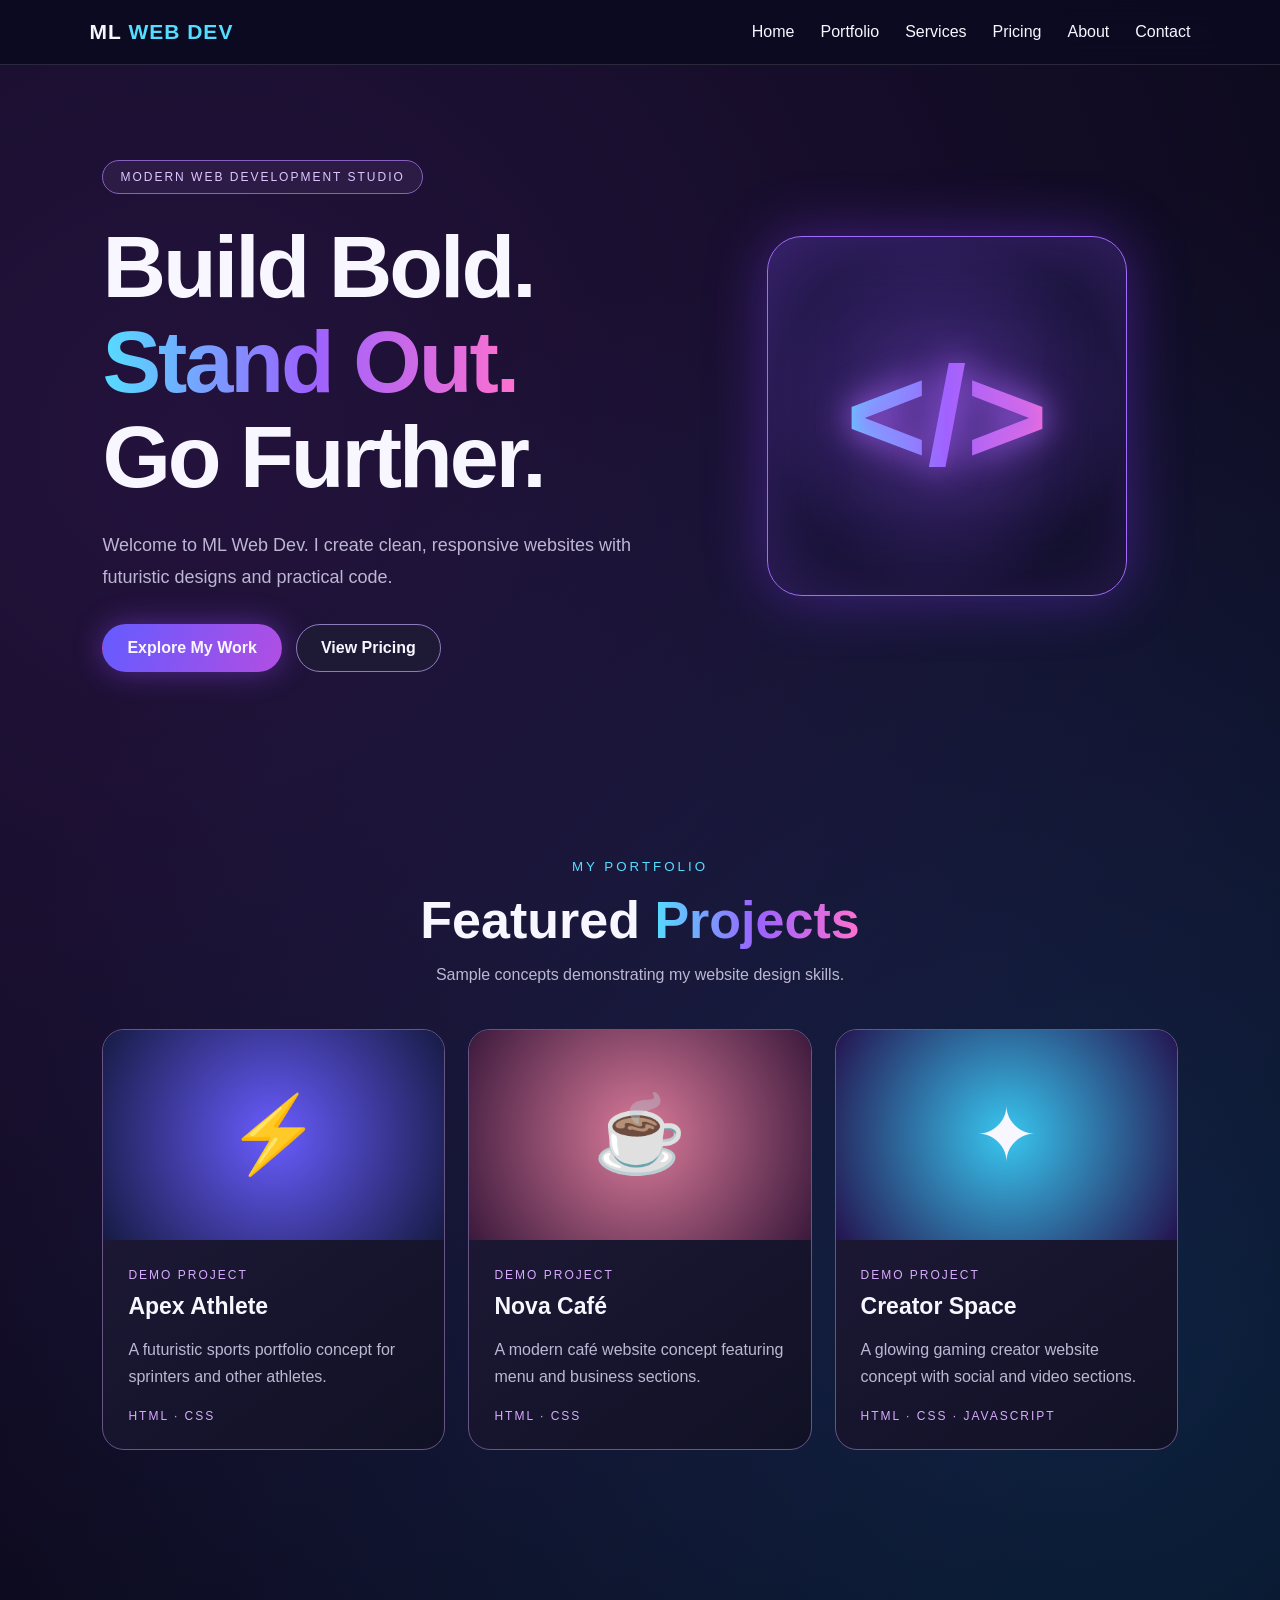
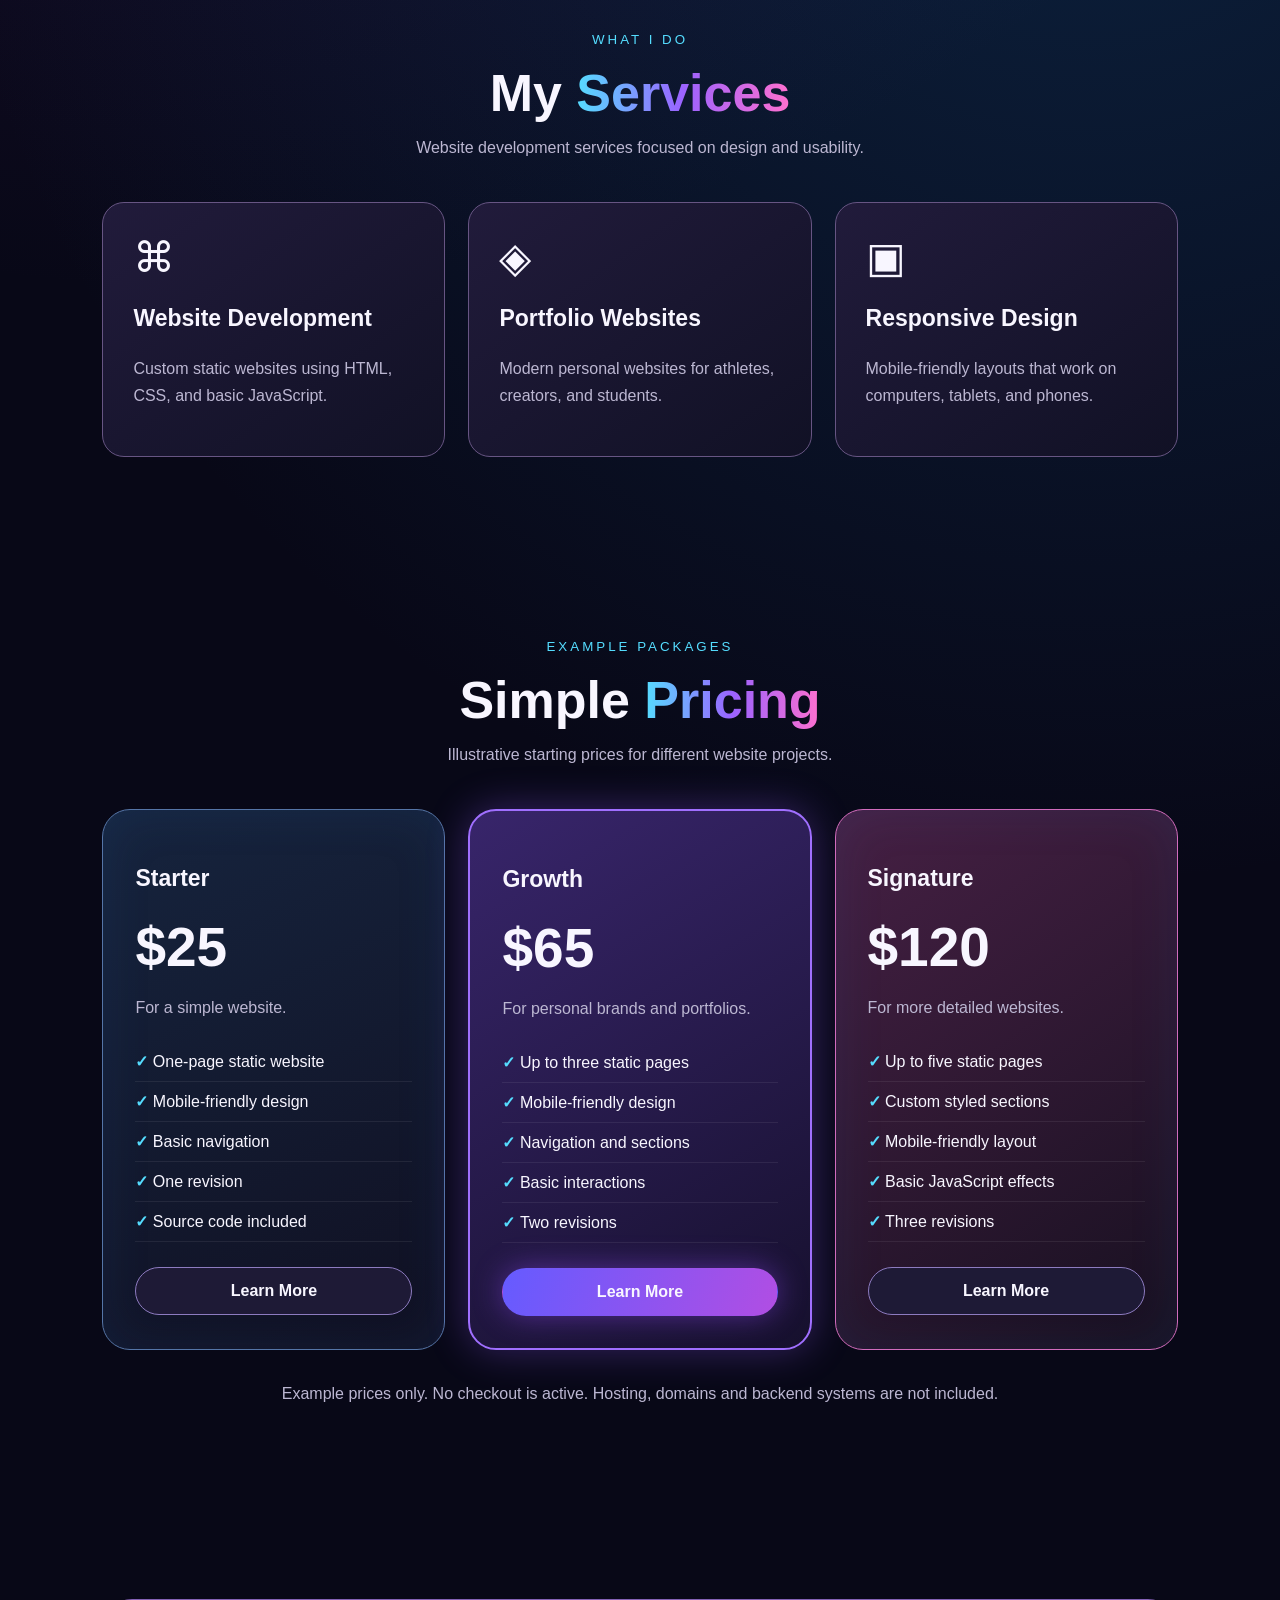
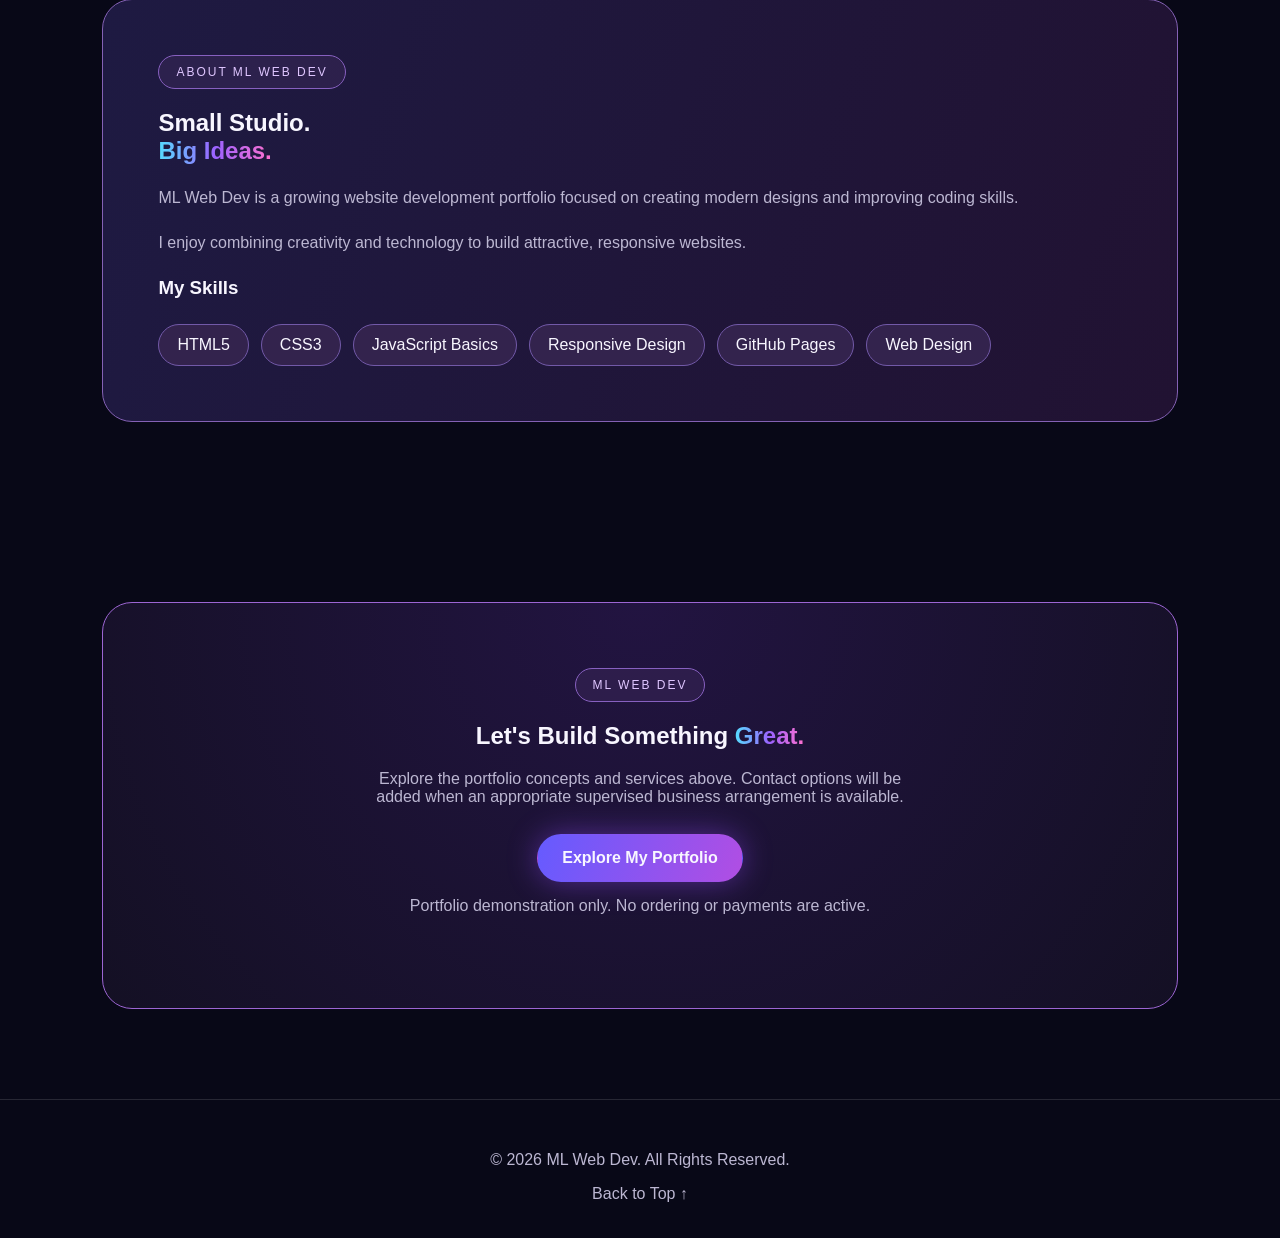
==== index.html @ 635e3c56 "Add initial HTML structure for web studio" ====
<!DOCTYPE html>
<html lang="en">
<head>
<meta charset="UTF-8">
<meta name="viewport" content="width=device-width, initial-scale=1">
<title>ML Web Dev | Web Design Studio</title>

<style>
:root {
  --bg: #080817;
  --panel: #17142e;
  --purple: #9b62ff;
  --blue: #55ddff;
  --pink: #ff70cf;
  --text: #f8f6ff;
  --muted: #bcb7d2;
}

* {
  box-sizing: border-box;
}

html {
  scroll-behavior: smooth;
}

body {
  margin: 0;
  font-family: Arial, sans-serif;
  color: var(--text);
  background:
    radial-gradient(circle at 15% 10%, #51247b60, transparent 35%),
    radial-gradient(circle at 85% 30%, #124c8060, transparent 35%),
    var(--bg);
  overflow-x: hidden;
}

a {
  color: inherit;
  text-decoration: none;
}

button {
  cursor: pointer;
  font: inherit;
}

nav {
  display: flex;
  align-items: center;
  justify-content: space-between;
  padding: 20px 7%;
  background: #0c0a20e8;
  border-bottom: 1px solid #ffffff20;
  position: sticky;
  top: 0;
  z-index: 100;
  backdrop-filter: blur(15px);
}

.logo {
  font-weight: 900;
  font-size: 21px;
  letter-spacing: 1px;
}

.logo span {
  color: var(--blue);
}

.nav-links {
  display: flex;
  align-items: center;
  gap: 26px;
}

.nav-links a {
  transition: color .2s;
}

.nav-links a:hover {
  color: var(--blue);
}

.menu-button {
  display: none;
  background: #231d43;
  border: 1px solid #7962b8;
  border-radius: 8px;
  padding: 10px 15px;
  color: white;
}

.hero {
  min-height: 650px;
  display: grid;
  grid-template-columns: 1.2fr 1fr;
  align-items: center;
  gap: 60px;
  padding: 95px 8%;
}

.label {
  display: inline-block;
  color: #dfc6ff;
  border: 1px solid #8760c0;
  background: #49316655;
  border-radius: 30px;
  padding: 9px 17px;
  font-size: 12px;
  letter-spacing: 2px;
  text-transform: uppercase;
}

h1 {
  font-size: clamp(48px, 7vw, 88px);
  line-height: 1.08;
  letter-spacing: -3px;
  margin: 25px 0;
}

.gradient {
  background: linear-gradient(
    90deg,
    var(--blue),
    var(--purple),
    var(--pink)
  );
  -webkit-background-clip: text;
  background-clip: text;
  color: transparent;
}

.hero p {
  color: var(--muted);
  font-size: 18px;
  line-height: 1.8;
  max-width: 540px;
}

.buttons {
  display: flex;
  flex-wrap: wrap;
  gap: 14px;
  margin-top: 30px;
}

.btn {
  display: inline-block;
  padding: 14px 24px;
  border-radius: 30px;
  font-weight: bold;
  transition: .25s;
  border: 1px solid transparent;
  text-align: center;
}

.btn:hover {
  transform: translateY(-5px);
}

.primary {
  background: linear-gradient(110deg, #655bff, #b14ee3);
  box-shadow: 0 0 30px #964cff70;
}

.secondary {
  border-color: #8d7bc0;
  background: #1e1a36;
}

.code-art {
  width: min(100%, 360px);
  aspect-ratio: 1;
  margin: auto;
  display: grid;
  place-items: center;
  border: 1px solid #a46bff;
  border-radius: 35px;
  background:
    radial-gradient(circle, #653bb4a0, transparent 70%),
    linear-gradient(145deg, #261a51, #0b0c20);
  box-shadow:
    0 0 60px #823afc65,
    inset 0 0 80px #8344dc40;
  animation: float 6s ease-in-out infinite;
}

.code-art span {
  font-size: clamp(75px, 11vw, 140px);
  font-weight: 900;
  text-shadow: 0 0 35px #af65ff;
}

@keyframes float {
  0%, 100% { transform: translateY(0); }
  50% { transform: translateY(-18px); }
}

section {
  padding: 90px 8%;
  scroll-margin-top: 80px;
}

.section-heading {
  text-align: center;
  margin-bottom: 45px;
}

.section-heading small {
  color: var(--blue);
  letter-spacing: 3px;
  text-transform: uppercase;
}

.section-heading h2 {
  font-size: clamp(35px, 5vw, 52px);
  margin: 15px 0;
}

.section-heading p {
  color: var(--muted);
}

.grid {
  display: grid;
  grid-template-columns: repeat(3, 1fr);
  gap: 23px;
}

.card {
  background: linear-gradient(145deg, #211b3b, #111125);
  border: 1px solid #675583;
  border-radius: 22px;
  overflow: hidden;
  transition: .3s;
}

.card:hover {
  transform: translateY(-10px);
  border-color: var(--purple);
  box-shadow: 0 15px 40px #7d45ea30;
}

.project-art {
  height: 210px;
  display: grid;
  place-items: center;
  font-size: 75px;
}

.track {
  background: radial-gradient(circle, #695cff, #151b43);
}

.cafe {
  background: radial-gradient(circle, #db7b9a, #3b193c);
}

.gaming {
  background: radial-gradient(circle, #38c6ef, #24134f);
}

.card-body {
  padding: 25px;
}

.card-body h3 {
  font-size: 23px;
  margin: 10px 0;
}

.card-body p {
  color: var(--muted);
  line-height: 1.7;
}

.tag {
  color: #d8aaff;
  font-size: 12px;
  text-transform: uppercase;
  letter-spacing: 2px;
}

.service {
  padding: 30px;
}

.service-icon {
  font-size: 42px;
}

.service h3 {
  font-size: 23px;
}

.service p {
  color: var(--muted);
  line-height: 1.7;
}

.price-card {
  background: linear-gradient(155deg, #16243e, #101022);
  border: 1px solid #5575a7;
  border-radius: 28px;
  padding: 32px;
  box-shadow: inset 0 0 50px #2465ad20;
  transition: .3s;
}

.price-card:hover {
  transform: translateY(-8px);
}

.price-card.featured {
  background: linear-gradient(150deg, #38256b, #16102d);
  border: 2px solid #a06fff;
  box-shadow: 0 0 40px #925aff55;
}

.price-card.pink {
  background: linear-gradient(145deg, #462044, #171020);
  border-color: #d16cbd;
}

.price-card h3 {
  font-size: 23px;
}

.price {
  font-size: 55px;
  font-weight: 900;
  margin: 20px 0;
}

.price-card p {
  color: var(--muted);
}

.price-card ul {
  list-style: none;
  padding: 0;
  margin: 25px 0;
}

.price-card li {
  padding: 10px 0;
  border-bottom: 1px solid #ffffff12;
}

.price-card li::before {
  content: "✓ ";
  color: var(--blue);
  font-weight: bold;
}

.price-card .btn {
  width: 100%;
}

.about-box {
  background: linear-gradient(110deg, #1e1a42, #211232);
  border: 1px solid #8461b5;
  border-radius: 30px;
  padding: 55px;
}

.about-box p {
  color: var(--muted);
  line-height: 1.8;
}

.skills {
  display: flex;
  flex-wrap: wrap;
  gap: 12px;
  margin-top: 25px;
}

.skills span {
  padding: 11px 18px;
  border-radius: 30px;
  border: 1px solid #7259a8;
  background: #33234d;
}

.contact {
  text-align: center;
  background: radial-gradient(circle at top, #562c9555, #141024);
  border: 1px solid #9c65d3;
  border-radius: 30px;
  padding: 65px 25px;
}

.contact p {
  max-width: 550px;
  margin: 15px auto 28px;
  color: var(--muted);
}

footer {
  text-align: center;
  padding: 35px;
  border-top: 1px solid #ffffff20;
  color: var(--muted);
}

.reveal {
  opacity: 0;
  transform: translateY(30px);
  transition: opacity .7s, transform .7s;
}

.reveal.visible {
  opacity: 1;
  transform: translateY(0);
}

@media (max-width: 850px) {
  .hero {
    grid-template-columns: 1fr;
    text-align: center;
  }

  .hero p {
    margin-left: auto;
    margin-right: auto;
  }

  .buttons {
    justify-content: center;
  }

  .grid {
    grid-template-columns: repeat(2, 1fr);
  }
}

@media (max-width: 600px) {
  nav {
    padding: 18px 5%;
  }

  .menu-button {
    display: block;
  }

  .nav-links {
    display: none;
    position: absolute;
    top: 65px;
    left: 0;
    right: 0;
    padding: 20px;
    background: #11102b;
    flex-direction: column;
  }

  .nav-links.open {
    display: flex;
  }

  .hero {
    padding: 65px 6%;
  }

  .grid {
    grid-template-columns: 1fr;
  }

  section {
    padding: 65px 6%;
  }

  .about-box {
    padding: 30px;
  }

  h1 {
    letter-spacing: -2px;
  }
}

@media (prefers-reduced-motion: reduce) {
  html { scroll-behavior: auto; }

  *, *::before, *::after {
    animation: none !important;
    transition: none !important;
  }

  .reveal {
    opacity: 1;
    transform: none;
  }
}
</style>
</head>

<body>

<nav>
  <a href="#home" class="logo">
    ML <span>WEB DEV</span>
  </a>

  <button class="menu-button"
          id="menuButton"
          aria-expanded="false"
          aria-controls="navLinks">
    ☰ Menu
  </button>

  <div class="nav-links" id="navLinks">
    <a href="#home">Home</a>
    <a href="#portfolio">Portfolio</a>
    <a href="#services">Services</a>
    <a href="#pricing">Pricing</a>
    <a href="#about">About</a>
    <a href="#contact">Contact</a>
  </div>
</nav>

<main>

<!-- HOMEPAGE -->
<section class="hero" id="home">
  <div>
    <span class="label">
      Modern Web Development Studio
    </span>

    <h1>
      Build Bold.<br>
      <span class="gradient">Stand Out.</span><br>
      Go Further.
    </h1>

    <p>
      Welcome to ML Web Dev. I create clean,
      responsive websites with futuristic
      designs and practical code.
    </p>

    <div class="buttons">
      <a href="#portfolio" class="btn primary">
        Explore My Work
      </a>

      <a href="#pricing" class="btn secondary">
        View Pricing
      </a>
    </div>
  </div>

  <div class="code-art">
    <span class="gradient">&lt;/&gt;</span>
  </div>
</section>

<!-- PORTFOLIO -->
<section id="portfolio">
  <div class="section-heading reveal">
    <small>My Portfolio</small>
    <h2>Featured <span class="gradient">Projects</span></h2>
    <p>
      Sample concepts demonstrating
      my website design skills.
    </p>
  </div>

  <div class="grid">

    <article class="card reveal">
      <div class="project-art track">⚡</div>
      <div class="card-body">
        <span class="tag">Demo Project</span>
        <h3>Apex Athlete</h3>
        <p>
          A futuristic sports portfolio concept
          for sprinters and other athletes.
        </p>
        <span class="tag">HTML · CSS</span>
      </div>
    </article>

    <article class="card reveal">
      <div class="project-art cafe">☕</div>
      <div class="card-body">
        <span class="tag">Demo Project</span>
        <h3>Nova Café</h3>
        <p>
          A modern café website concept
          featuring menu and business sections.
        </p>
        <span class="tag">HTML · CSS</span>
      </div>
    </article>

    <article class="card reveal">
      <div class="project-art gaming">✦</div>
      <div class="card-body">
        <span class="tag">Demo Project</span>
        <h3>Creator Space</h3>
        <p>
          A glowing gaming creator website concept
          with social and video sections.
        </p>
        <span class="tag">
          HTML · CSS · JavaScript
        </span>
      </div>
    </article>

  </div>
</section>

<!-- SERVICES -->
<section id="services">
  <div class="section-heading reveal">
    <small>What I Do</small>
    <h2>My <span class="gradient">Services</span></h2>
    <p>
      Website development services
      focused on design and usability.
    </p>
  </div>

  <div class="grid">

    <article class="card service reveal">
      <div class="service-icon">⌘</div>
      <h3>Website Development</h3>
      <p>
        Custom static websites using
        HTML, CSS, and basic JavaScript.
      </p>
    </article>

    <article class="card service reveal">
      <div class="service-icon">◈</div>
      <h3>Portfolio Websites</h3>
      <p>
        Modern personal websites for
        athletes, creators, and students.
      </p>
    </article>

    <article class="card service reveal">
      <div class="service-icon">▣</div>
      <h3>Responsive Design</h3>
      <p>
        Mobile-friendly layouts that work
        on computers, tablets, and phones.
      </p>
    </article>

  </div>
</section>

<!-- PRICING -->
<section id="pricing">
  <div class="section-heading reveal">
    <small>Example Packages</small>
    <h2>Simple <span class="gradient">Pricing</span></h2>
    <p>
      Illustrative starting prices
      for different website projects.
    </p>
  </div>

  <div class="grid">

    <article class="price-card reveal">
      <h3>Starter</h3>
      <div class="price">$25</div>
      <p>For a simple website.</p>
      <ul>
        <li>One-page static website</li>
        <li>Mobile-friendly design</li>
        <li>Basic navigation</li>
        <li>One revision</li>
        <li>Source code included</li>
      </ul>
      <a href="#contact" class="btn secondary">
        Learn More
      </a>
    </article>

    <article class="price-card featured reveal">
      <h3>Growth</h3>
      <div class="price">$65</div>
      <p>For personal brands and portfolios.</p>
      <ul>
        <li>Up to three static pages</li>
        <li>Mobile-friendly design</li>
        <li>Navigation and sections</li>
        <li>Basic interactions</li>
        <li>Two revisions</li>
      </ul>
      <a href="#contact" class="btn primary">
        Learn More
      </a>
    </article>

    <article class="price-card pink reveal">
      <h3>Signature</h3>
      <div class="price">$120</div>
      <p>For more detailed websites.</p>
      <ul>
        <li>Up to five static pages</li>
        <li>Custom styled sections</li>
        <li>Mobile-friendly layout</li>
        <li>Basic JavaScript effects</li>
        <li>Three revisions</li>
      </ul>
      <a href="#contact" class="btn secondary">
        Learn More
      </a>
    </article>

  </div>

  <p style="text-align:center;color:#bcb7d2;margin-top:35px">
    Example prices only. No checkout is active.
    Hosting, domains and backend systems
    are not included.
  </p>
</section>

<!-- ABOUT -->
<section id="about">
  <div class="about-box reveal">
    <small class="label">About ML Web Dev</small>

    <h2>
      Small Studio.<br>
      <span class="gradient">Big Ideas.</span>
    </h2>

    <p>
      ML Web Dev is a growing website development
      portfolio focused on creating modern designs
      and improving coding skills.
    </p>

    <p>
      I enjoy combining creativity and technology
      to build attractive, responsive websites.
    </p>

    <h3>My Skills</h3>

    <div class="skills">
      <span>HTML5</span>
      <span>CSS3</span>
      <span>JavaScript Basics</span>
      <span>Responsive Design</span>
      <span>GitHub Pages</span>
      <span>Web Design</span>
    </div>
  </div>
</section>

<!-- CONTACT -->
<section id="contact">
  <div class="contact reveal">
    <small class="label">ML Web Dev</small>

    <h2>
      Let's Build Something
      <span class="gradient">Great.</span>
    </h2>

    <p>
      Explore the portfolio concepts and
      services above. Contact options will
      be added when an appropriate supervised
      business arrangement is available.
    </p>

    <a href="#portfolio" class="btn primary">
      Explore My Portfolio
    </a>

    <p>
      Portfolio demonstration only.
      No ordering or payments are active.
    </p>
  </div>
</section>

</main>

<footer>
  <p>
    &copy; <span id="year">2026</span>
    ML Web Dev. All Rights Reserved.
  </p>
  <a href="#home">Back to Top ↑</a>
</footer>

<script>
// MOBILE NAVIGATION
const menuButton =
  document.getElementById("menuButton");

const navLinks =
  document.getElementById("navLinks");

menuButton.addEventListener("click", () => {
  const isOpen = navLinks.classList.toggle("open");
  menuButton.setAttribute("aria-expanded", isOpen);
});

navLinks.querySelectorAll("a").forEach(link => {
  link.addEventListener("click", () => {
    navLinks.classList.remove("open");
    menuButton.setAttribute("aria-expanded", "false");
  });
});

// AUTOMATIC COPYRIGHT YEAR
document.getElementById("year").textContent =
  new Date().getFullYear();

// SCROLL ANIMATIONS
const elements = document.querySelectorAll(".reveal");

if ("IntersectionObserver" in window) {
  const observer = new IntersectionObserver(entries => {
    entries.forEach(entry => {
      if (entry.isIntersecting) {
        entry.target.classList.add("visible");
        observer.unobserve(entry.target);
      }
    });
  }, { threshold: 0.1 });

  elements.forEach(element => {
    observer.observe(element);
  });
} else {
  elements.forEach(element => {
    element.classList.add("visible");
  });
}
</script>

</body>
</html>
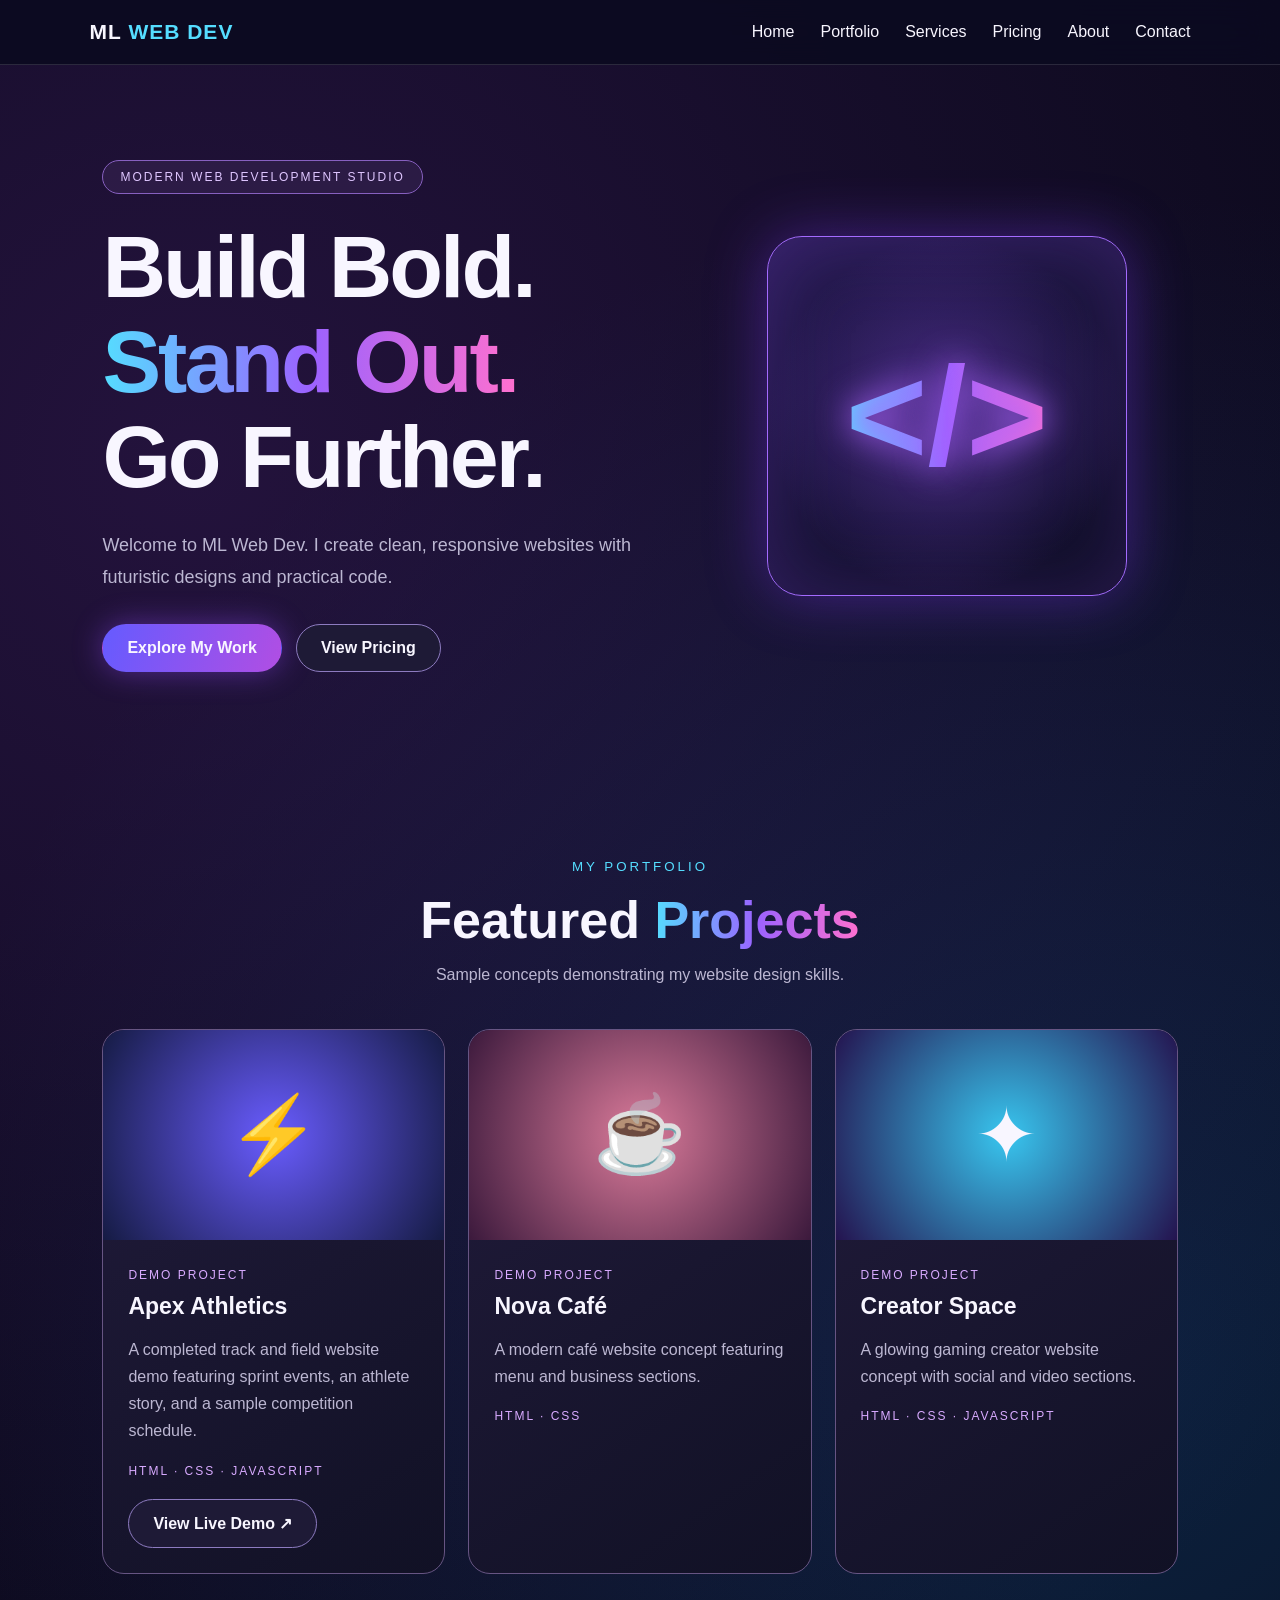
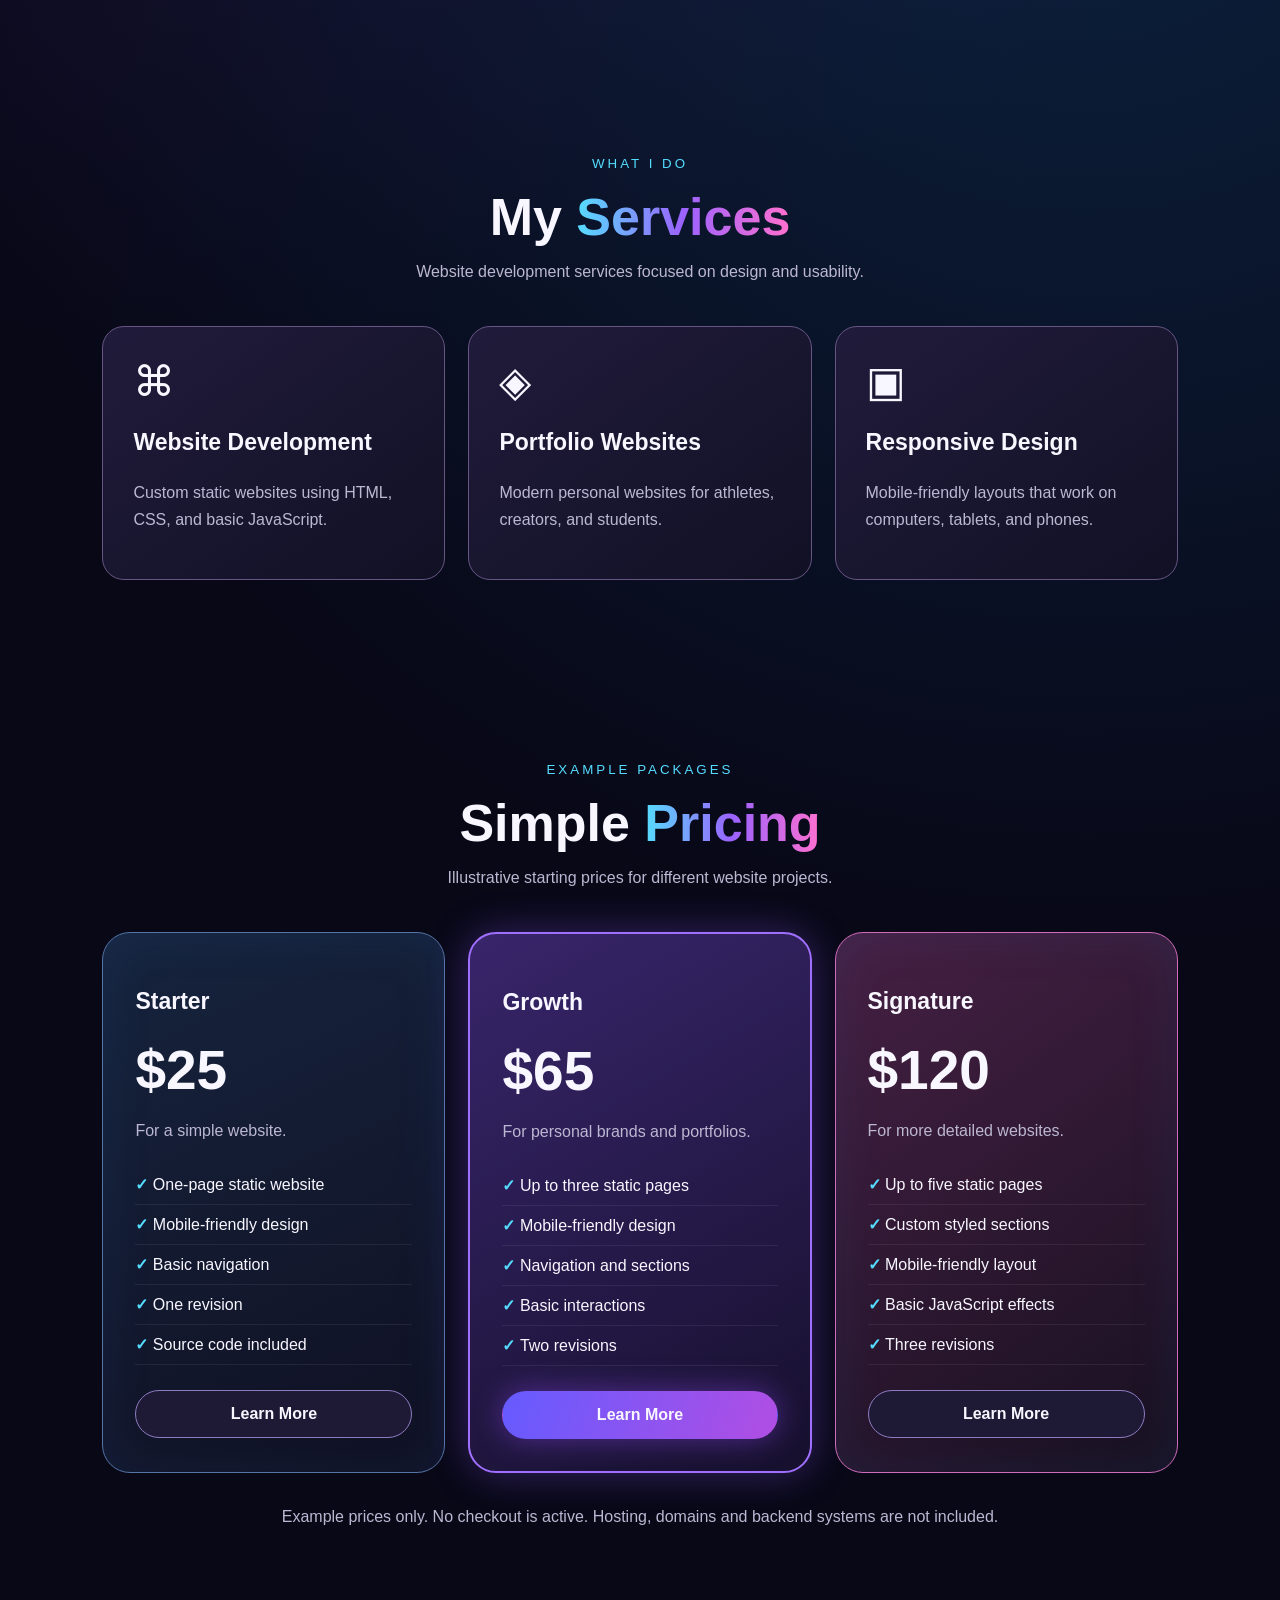
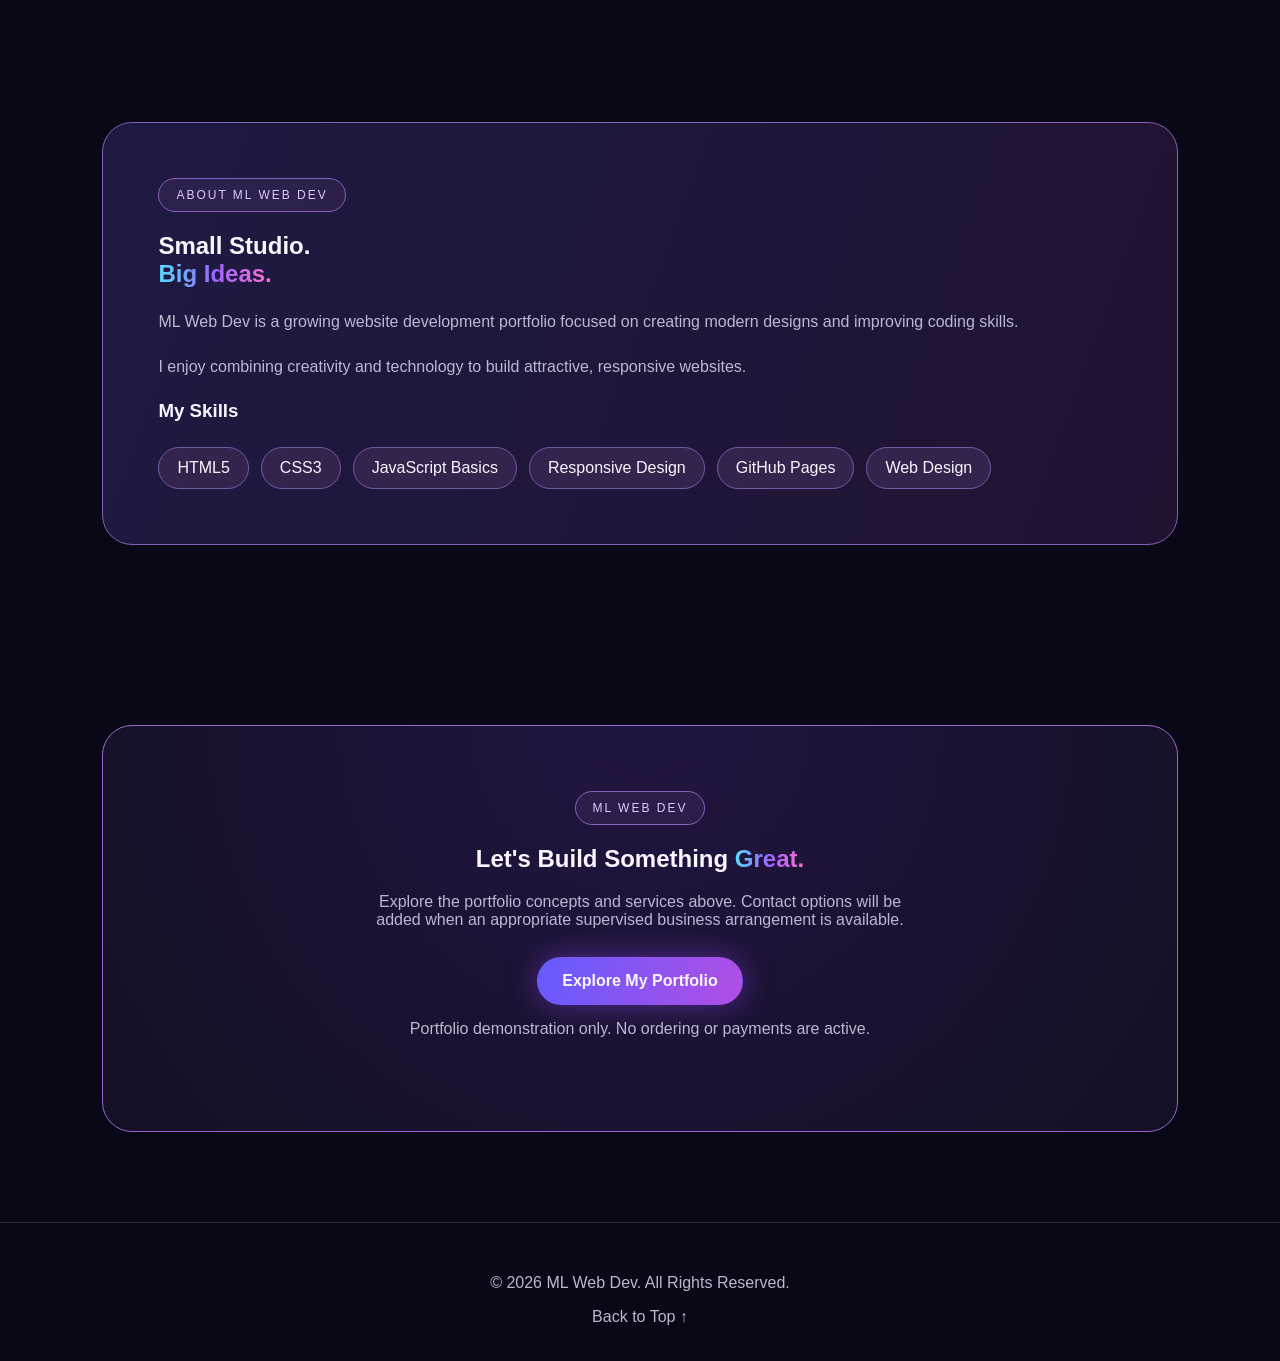
==== commit 6ed80fc9: "Add live Apex Athletics demo link to portfolio" ====
--- a/index.html
+++ b/index.html
@@ -576,12 +576,20 @@
       <div class="project-art track">⚡</div>
       <div class="card-body">
         <span class="tag">Demo Project</span>
-        <h3>Apex Athlete</h3>
+        <h3>Apex Athletics</h3>
         <p>
-          A futuristic sports portfolio concept
-          for sprinters and other athletes.
+          A completed track and field website demo
+          featuring sprint events, an athlete story,
+          and a sample competition schedule.
         </p>
-        <span class="tag">HTML · CSS</span>
+        <span class="tag">HTML · CSS · JavaScript</span>
+        <div style="margin-top: 20px">
+          <a class="btn secondary"
+             href="https://alewismike-ux.github.io/apex-athletics-demo/"
+             target="_blank" rel="noopener noreferrer">
+            View Live Demo ↗
+          </a>
+        </div>
       </div>
     </article>
 
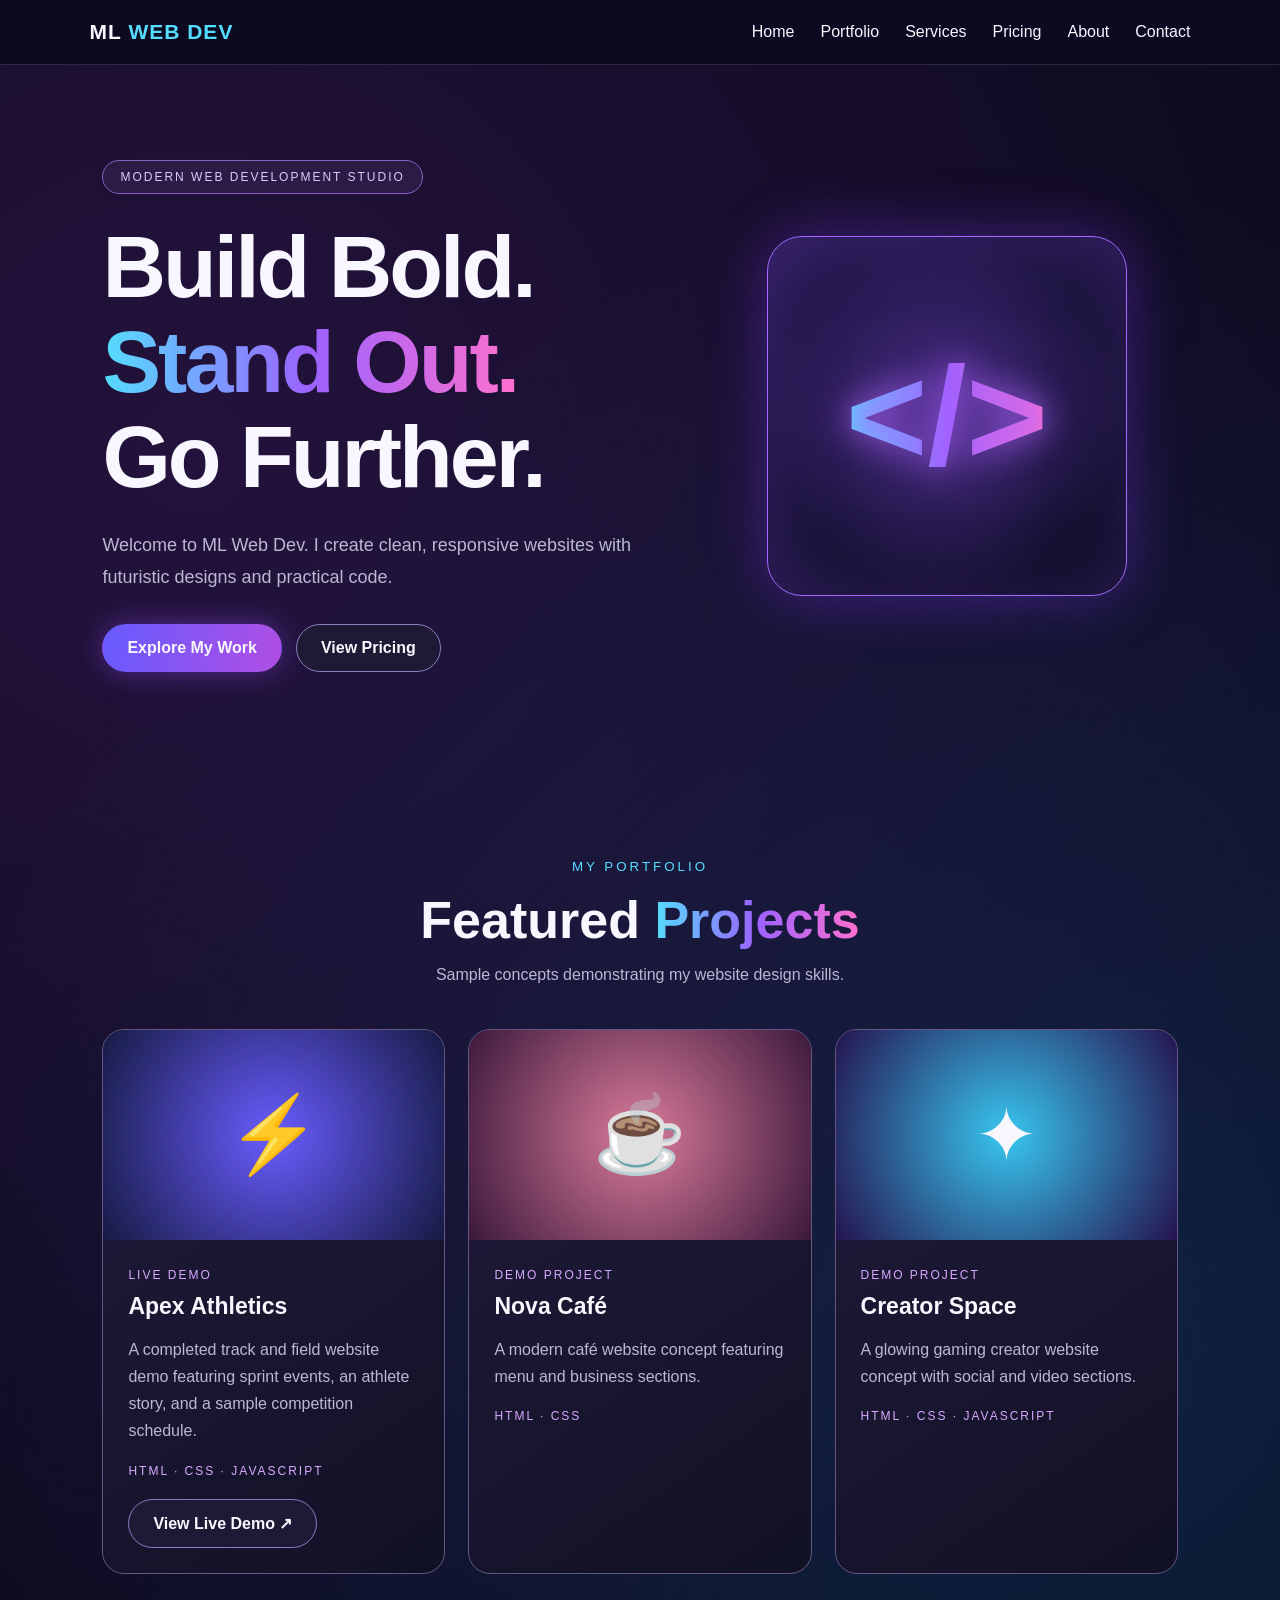
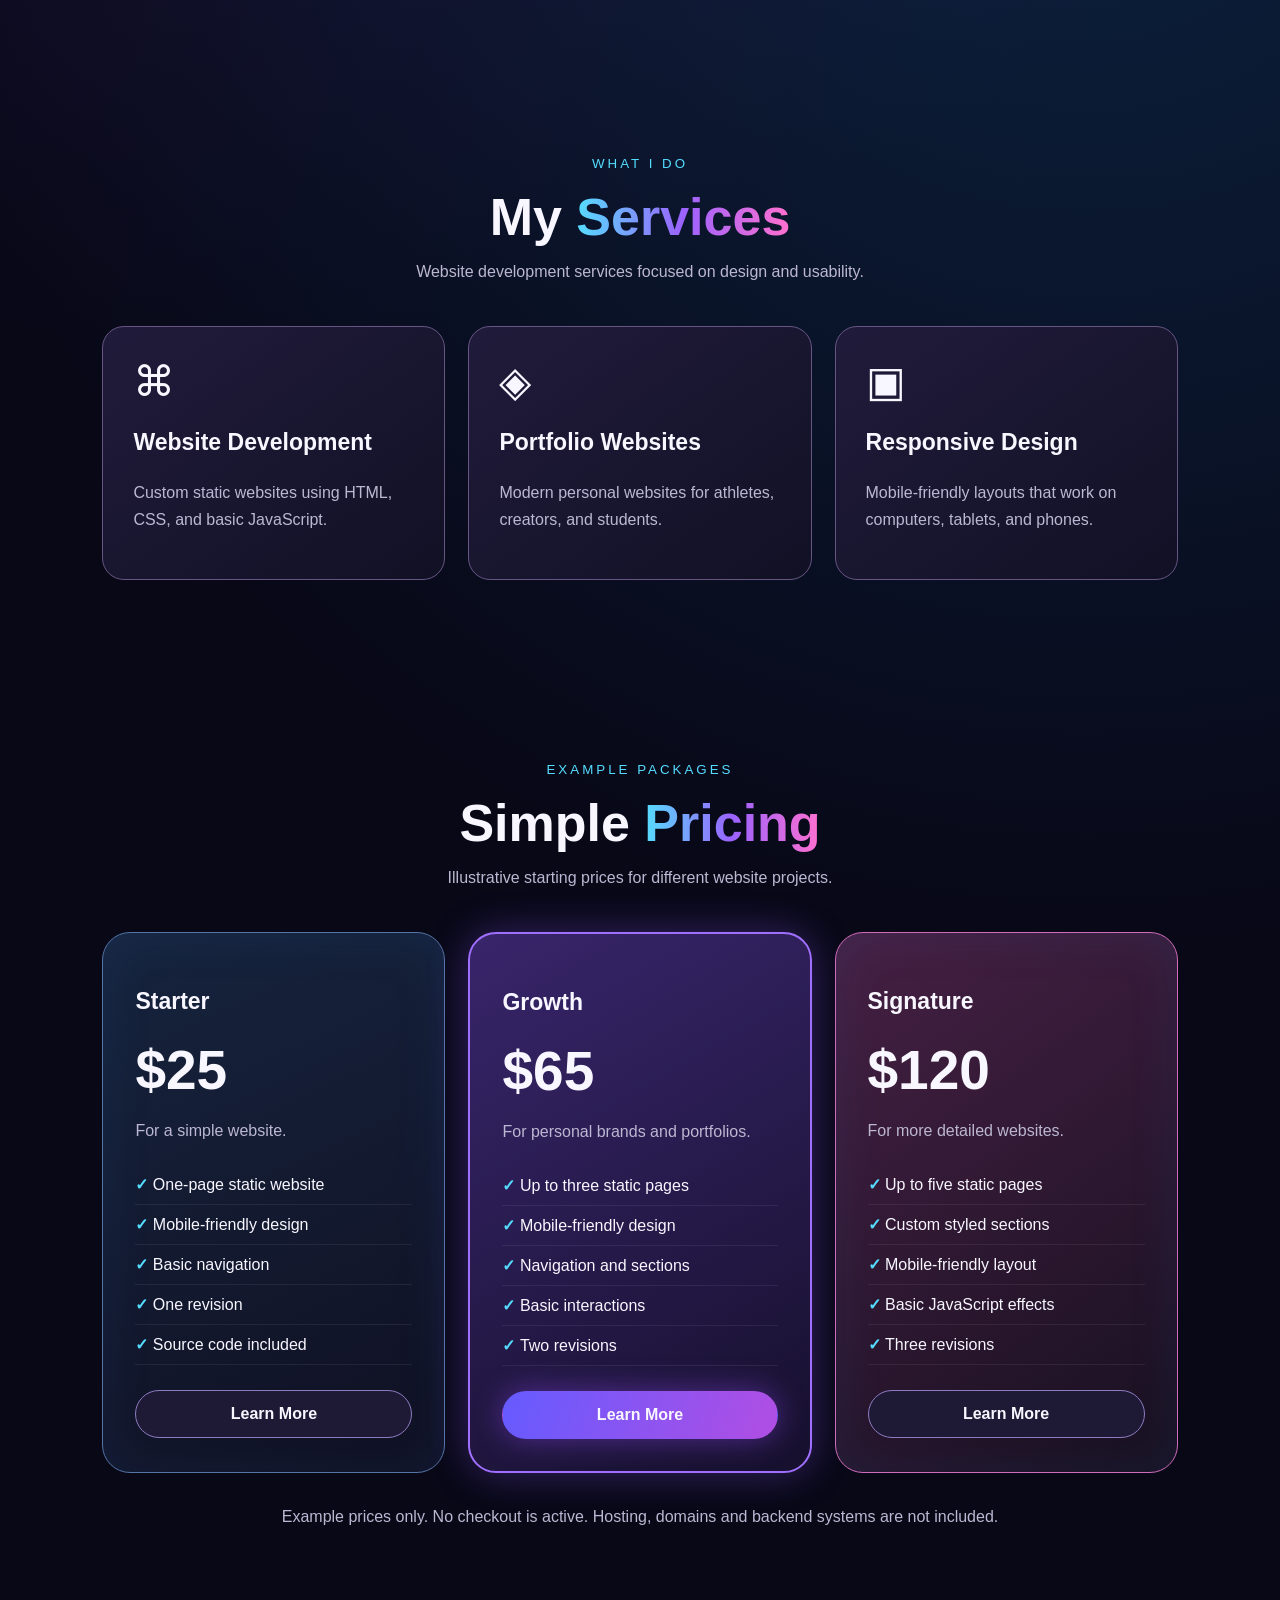
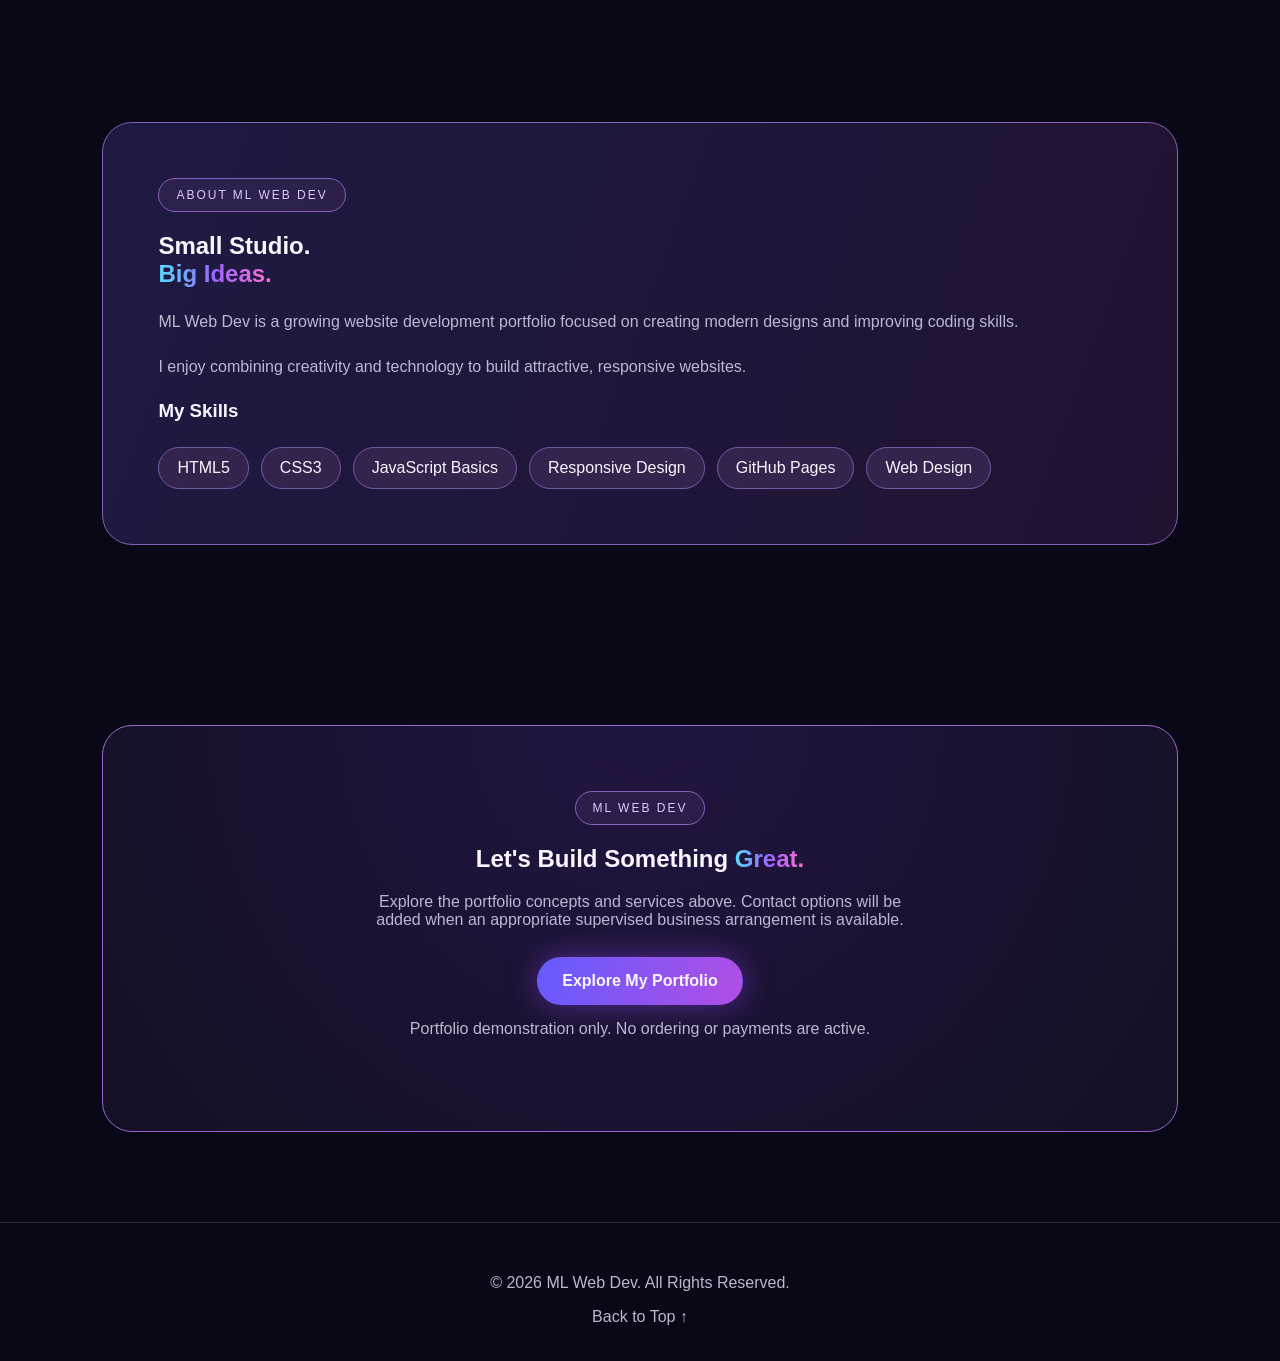
==== commit 7e680b4e: "Make Apex Athletics portfolio card fully clickable" ====
--- a/index.html
+++ b/index.html
@@ -242,6 +242,18 @@
   border-color: var(--purple);
   box-shadow: 0 15px 40px #7d45ea30;
 }
+ 
+a.project-live {
+  display: block;
+  cursor: pointer;
+}
+a.project-live:focus-visible {
+  outline: 3px solid var(--blue);
+  outline-offset: 4px;
+}
+a.project-live .btn {
+  pointer-events: none;
+}
 
 .project-art {
   height: 210px;
@@ -572,10 +584,12 @@
 
   <div class="grid">
 
-    <article class="card reveal">
+    <a class="card reveal project-live"
+       href="https://alewismike-ux.github.io/apex-athletics-demo/"
+       aria-label="Open the live Apex Athletics website demo">
       <div class="project-art track">⚡</div>
       <div class="card-body">
-        <span class="tag">Demo Project</span>
+        <span class="tag">Live Demo</span>
         <h3>Apex Athletics</h3>
         <p>
           A completed track and field website demo
@@ -584,14 +598,10 @@
         </p>
         <span class="tag">HTML · CSS · JavaScript</span>
         <div style="margin-top: 20px">
-          <a class="btn secondary"
-             href="https://alewismike-ux.github.io/apex-athletics-demo/"
-             target="_blank" rel="noopener noreferrer">
-            View Live Demo ↗
-          </a>
+          <span class="btn secondary">View Live Demo ↗</span>
         </div>
       </div>
-    </article>
+    </a>
 
     <article class="card reveal">
       <div class="project-art cafe">☕</div>
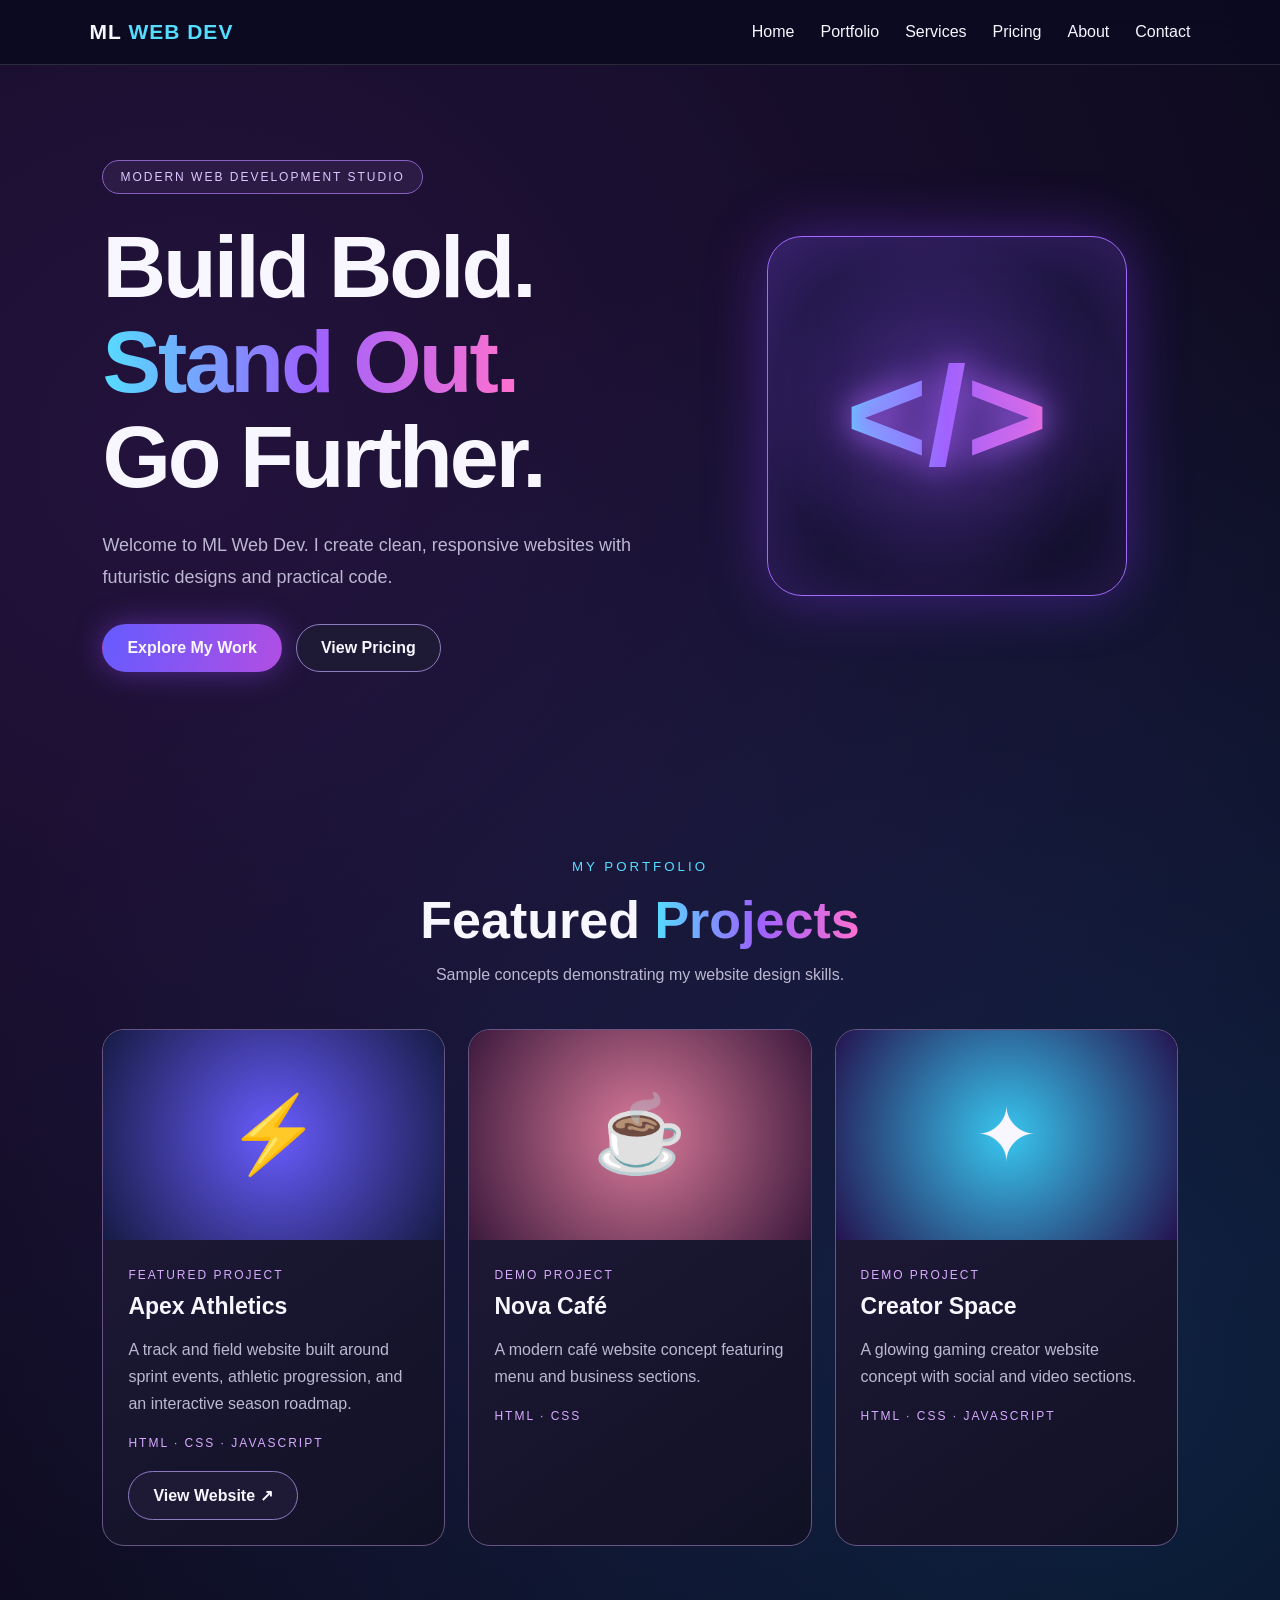
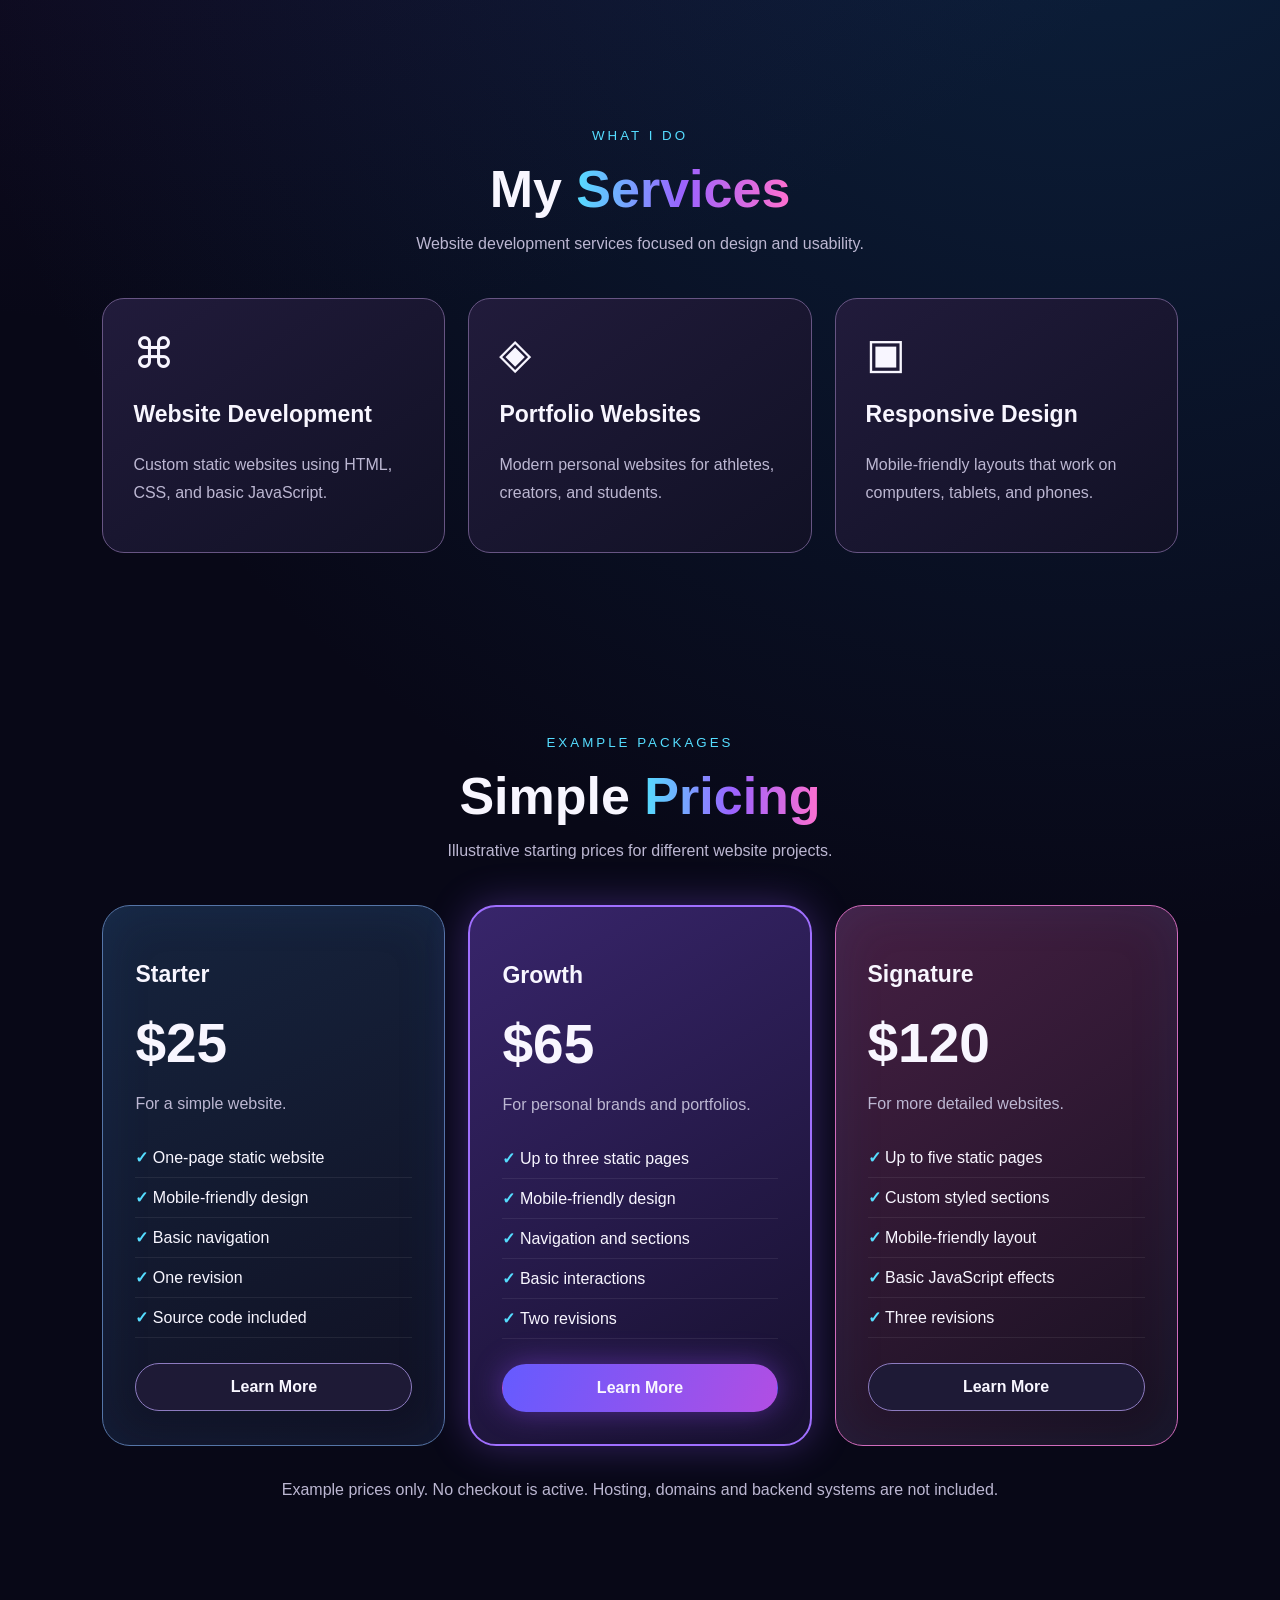
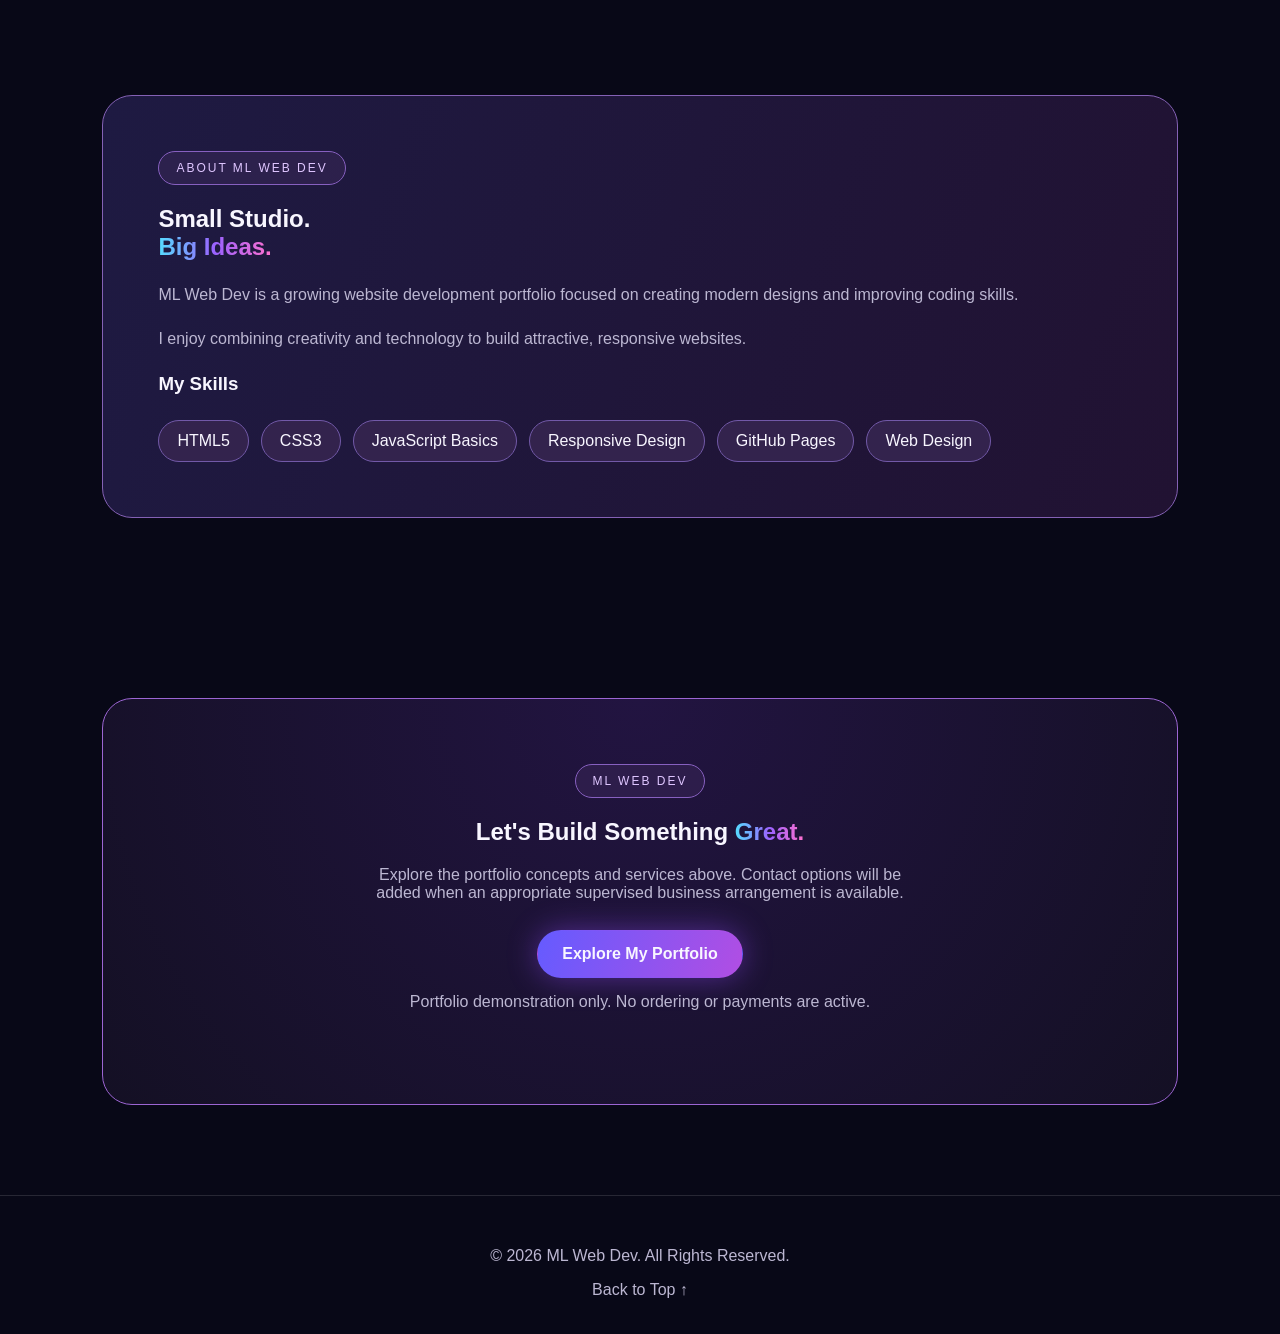
==== commit 3bf51408: "Present Apex Athletics as a featured website project" ====
--- a/index.html
+++ b/index.html
@@ -586,19 +586,19 @@
 
     <a class="card reveal project-live"
        href="https://alewismike-ux.github.io/apex-athletics-demo/"
-       aria-label="Open the live Apex Athletics website demo">
+       aria-label="Open the Apex Athletics website">
       <div class="project-art track">⚡</div>
       <div class="card-body">
-        <span class="tag">Live Demo</span>
+        <span class="tag">Featured Project</span>
         <h3>Apex Athletics</h3>
         <p>
-          A completed track and field website demo
-          featuring sprint events, an athlete story,
-          and a sample competition schedule.
+          A track and field website built around
+          sprint events, athletic progression,
+          and an interactive season roadmap.
         </p>
         <span class="tag">HTML · CSS · JavaScript</span>
         <div style="margin-top: 20px">
-          <span class="btn secondary">View Live Demo ↗</span>
+          <span class="btn secondary">View Website ↗</span>
         </div>
       </div>
     </a>
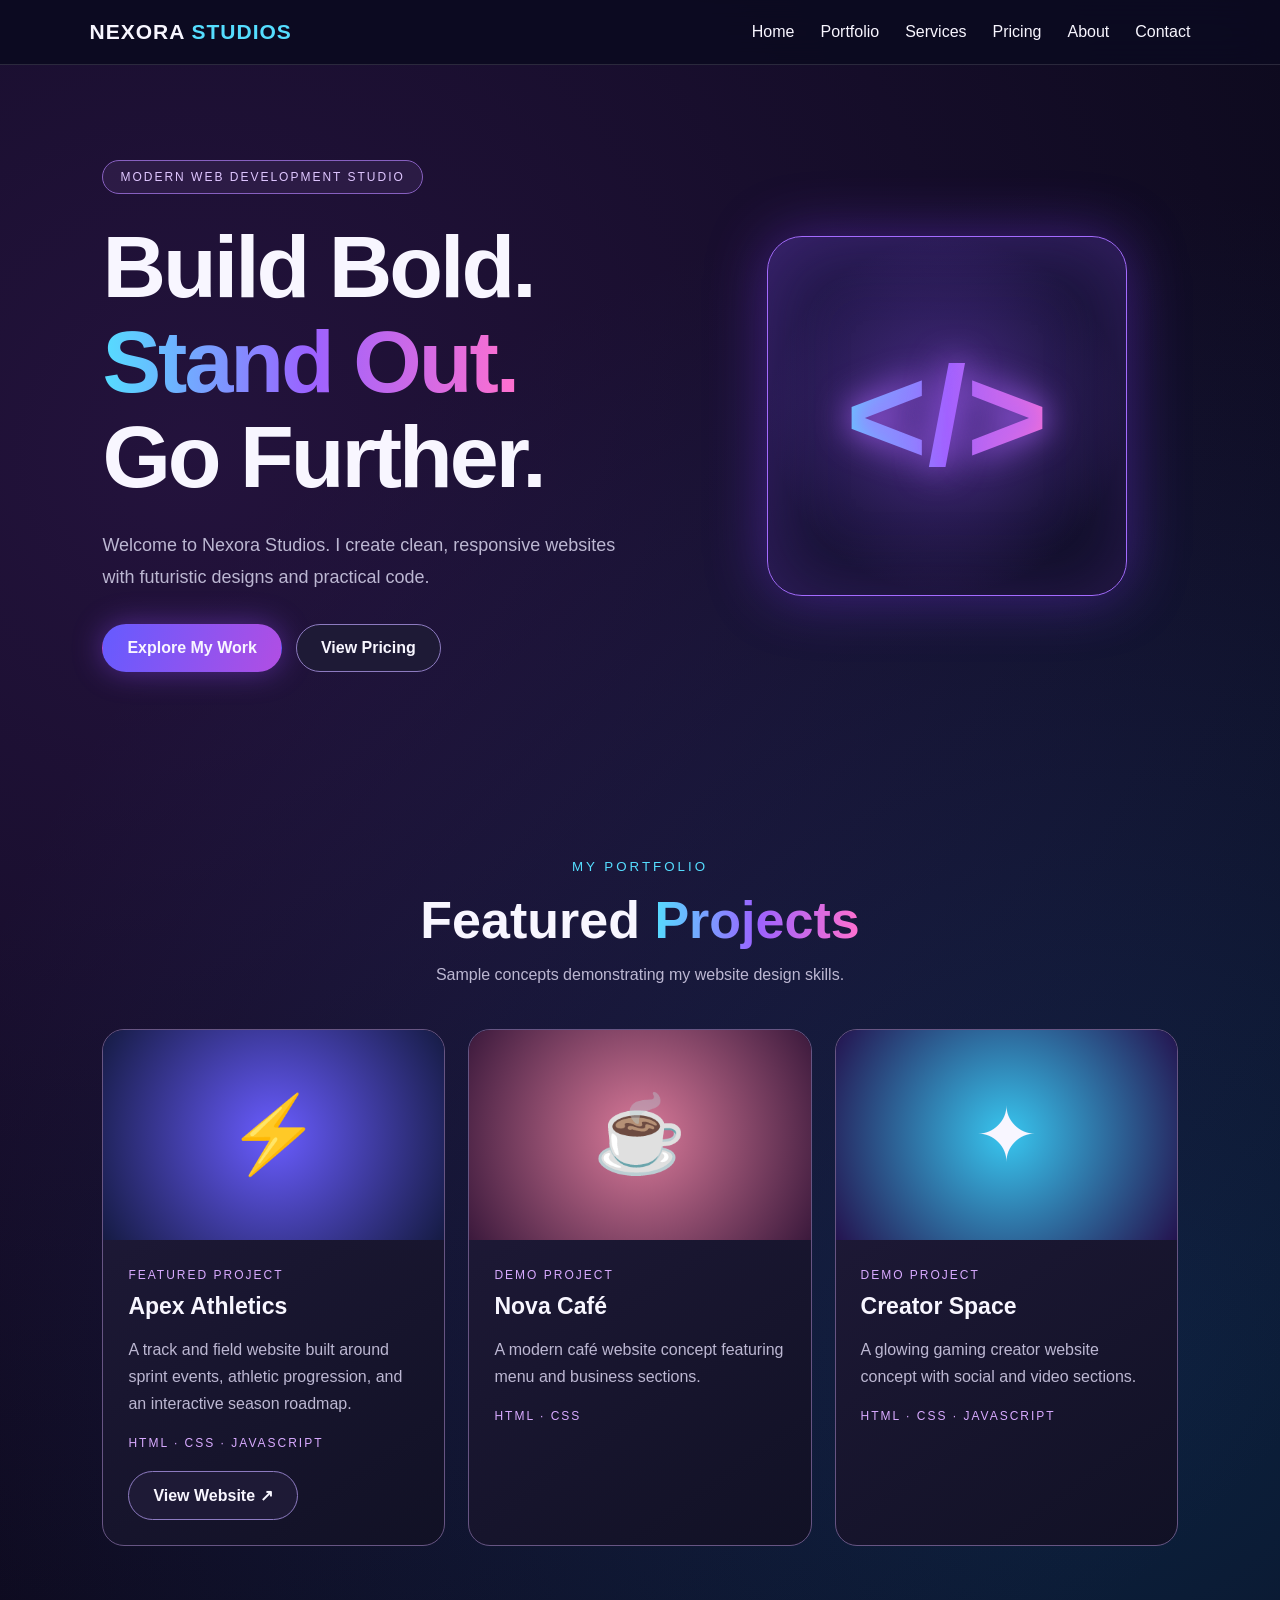
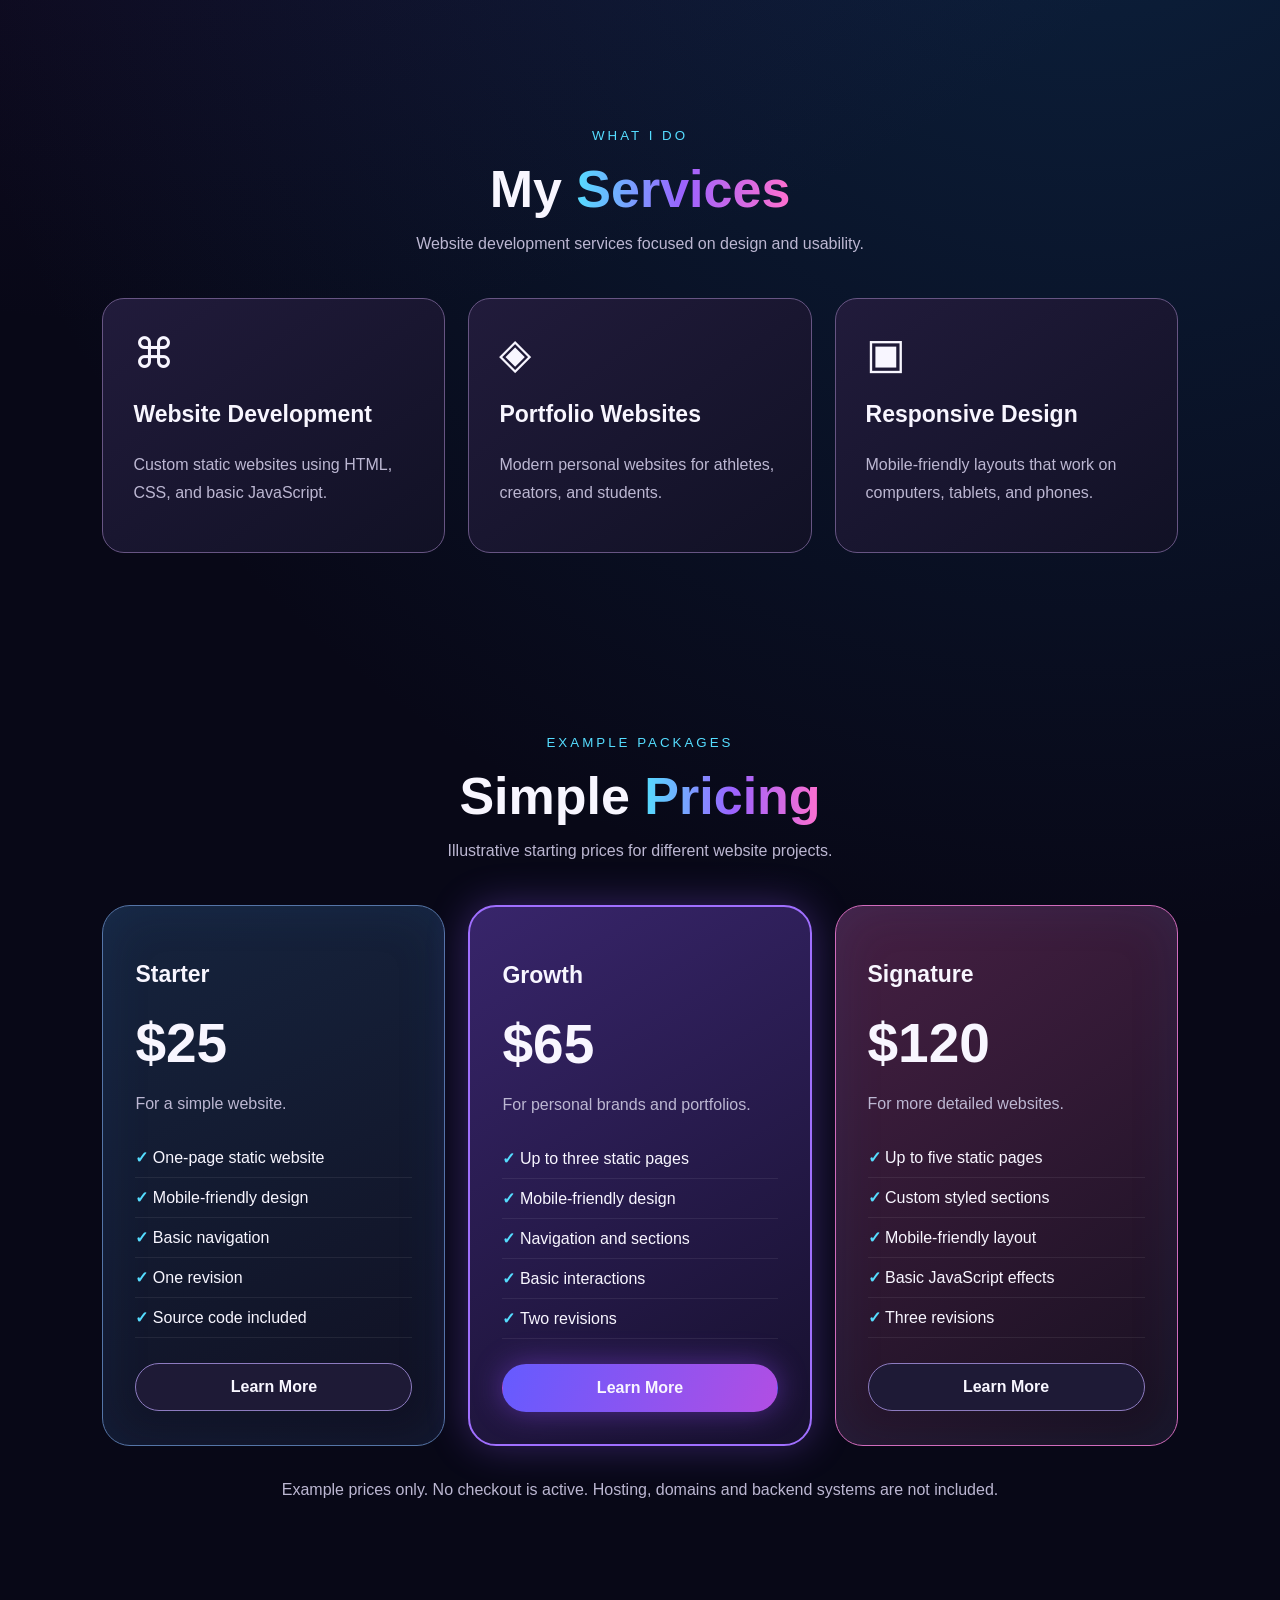
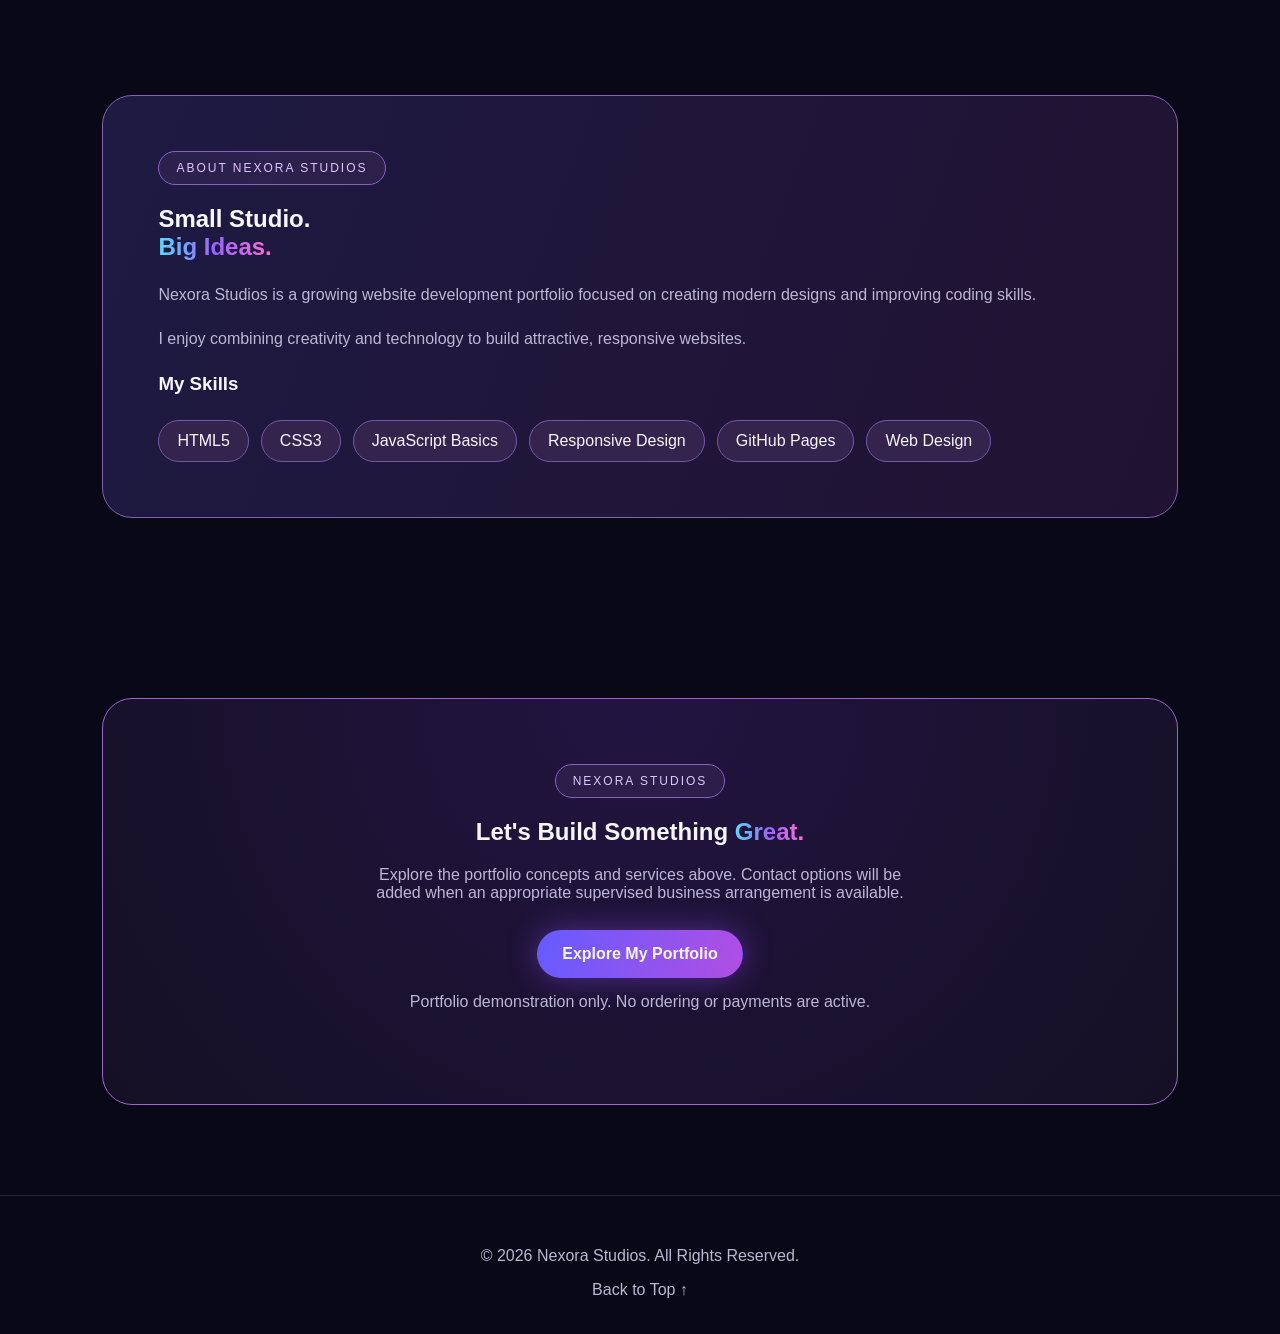
==== commit f11a0a4a: "Rebrand ML Web Dev portfolio as Nexora Studios" ====
--- a/index.html
+++ b/index.html
@@ -4,7 +4,7 @@
 <head>
 <meta charset="UTF-8">
 <meta name="viewport" content="width=device-width, initial-scale=1">
-<title>ML Web Dev | Web Design Studio</title>
+<title>Nexora Studios | Web Design &amp; Development</title>
 
 <style>
 :root {
@@ -514,7 +514,7 @@
 
 <nav>
   <a href="#home" class="logo">
-    ML <span>WEB DEV</span>
+    NEXORA <span>STUDIOS</span>
   </a>
 
   <button class="menu-button"
@@ -550,7 +550,7 @@
     </h1>
 
     <p>
-      Welcome to ML Web Dev. I create clean,
+      Welcome to Nexora Studios. I create clean,
       responsive websites with futuristic
       designs and practical code.
     </p>
@@ -750,7 +750,7 @@
 <!-- ABOUT -->
 <section id="about">
   <div class="about-box reveal">
-    <small class="label">About ML Web Dev</small>
+    <small class="label">About Nexora Studios</small>
 
     <h2>
       Small Studio.<br>
@@ -758,7 +758,7 @@
     </h2>
 
     <p>
-      ML Web Dev is a growing website development
+      Nexora Studios is a growing website development
       portfolio focused on creating modern designs
       and improving coding skills.
     </p>
@@ -784,7 +784,7 @@
 <!-- CONTACT -->
 <section id="contact">
   <div class="contact reveal">
-    <small class="label">ML Web Dev</small>
+    <small class="label">Nexora Studios</small>
 
     <h2>
       Let's Build Something
@@ -814,7 +814,7 @@
 <footer>
   <p>
     &copy; <span id="year">2026</span>
-    ML Web Dev. All Rights Reserved.
+    Nexora Studios. All Rights Reserved.
   </p>
   <a href="#home">Back to Top ↑</a>
 </footer>
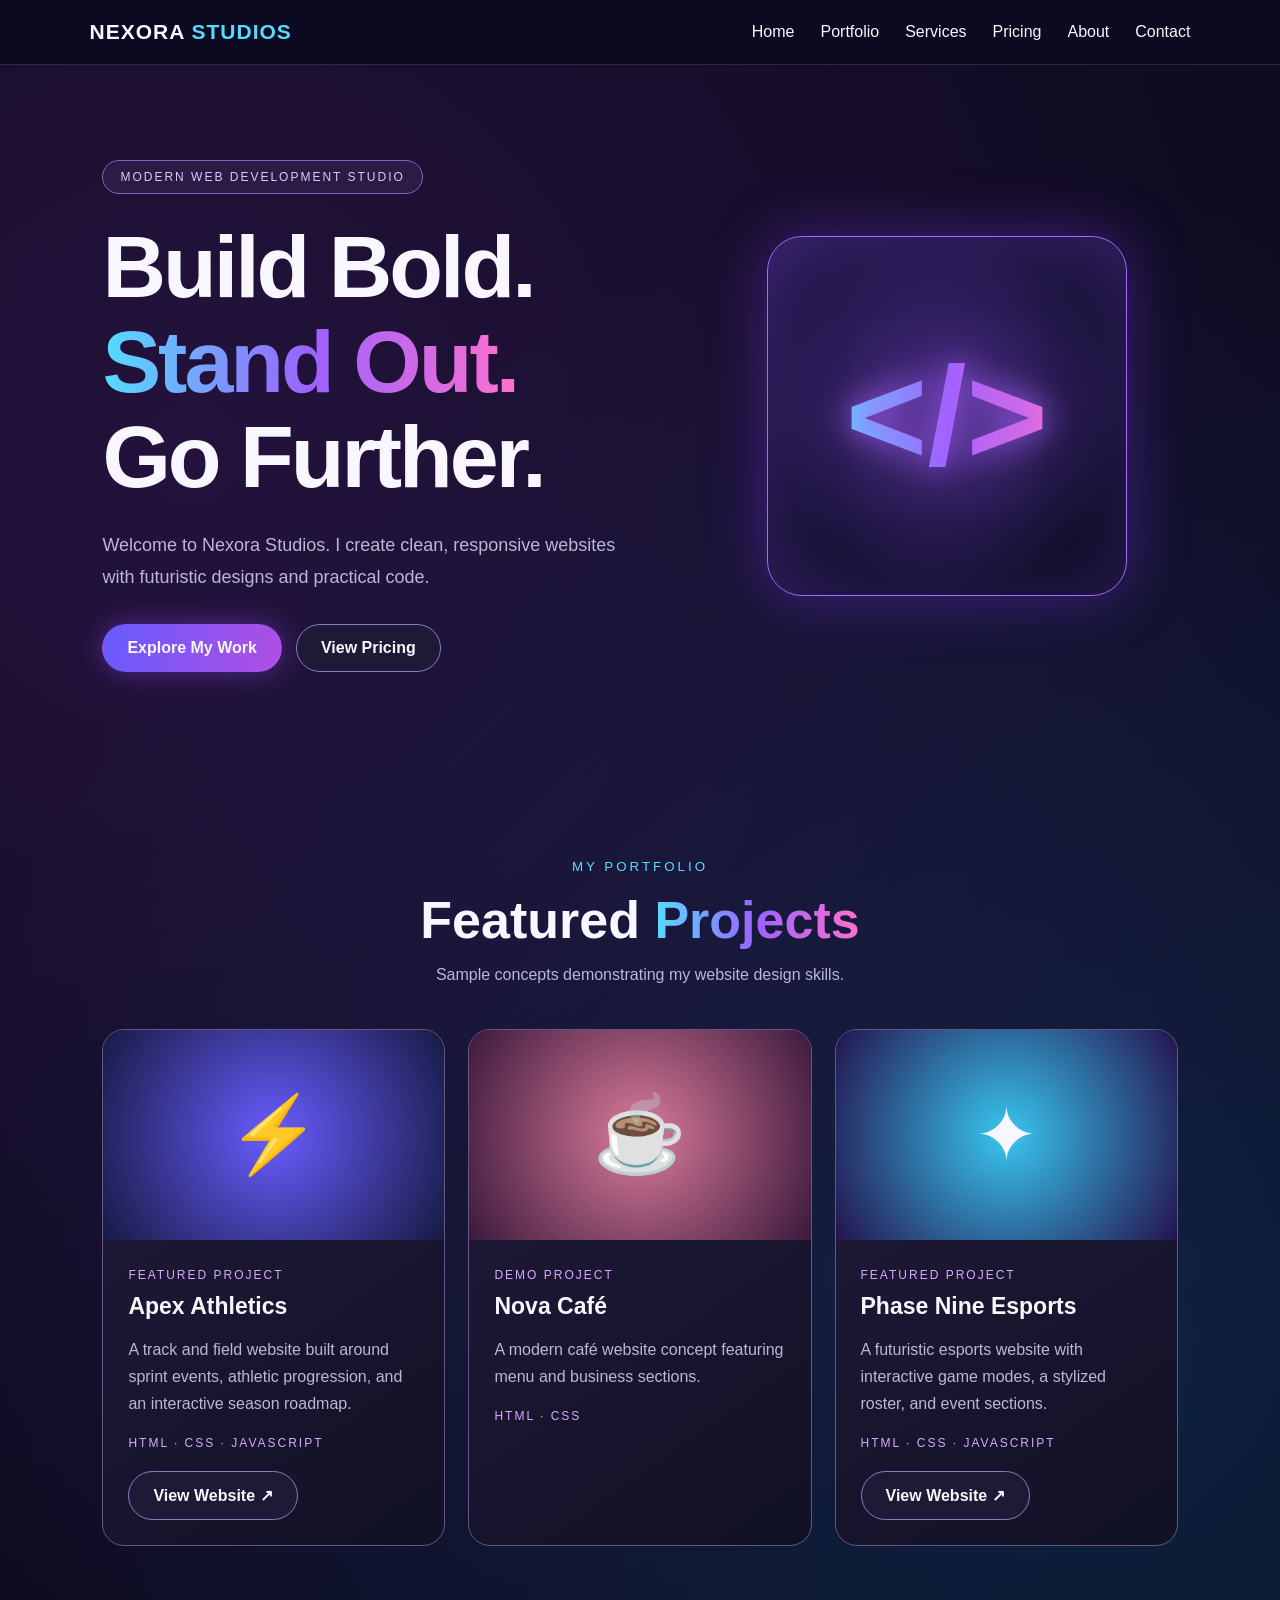
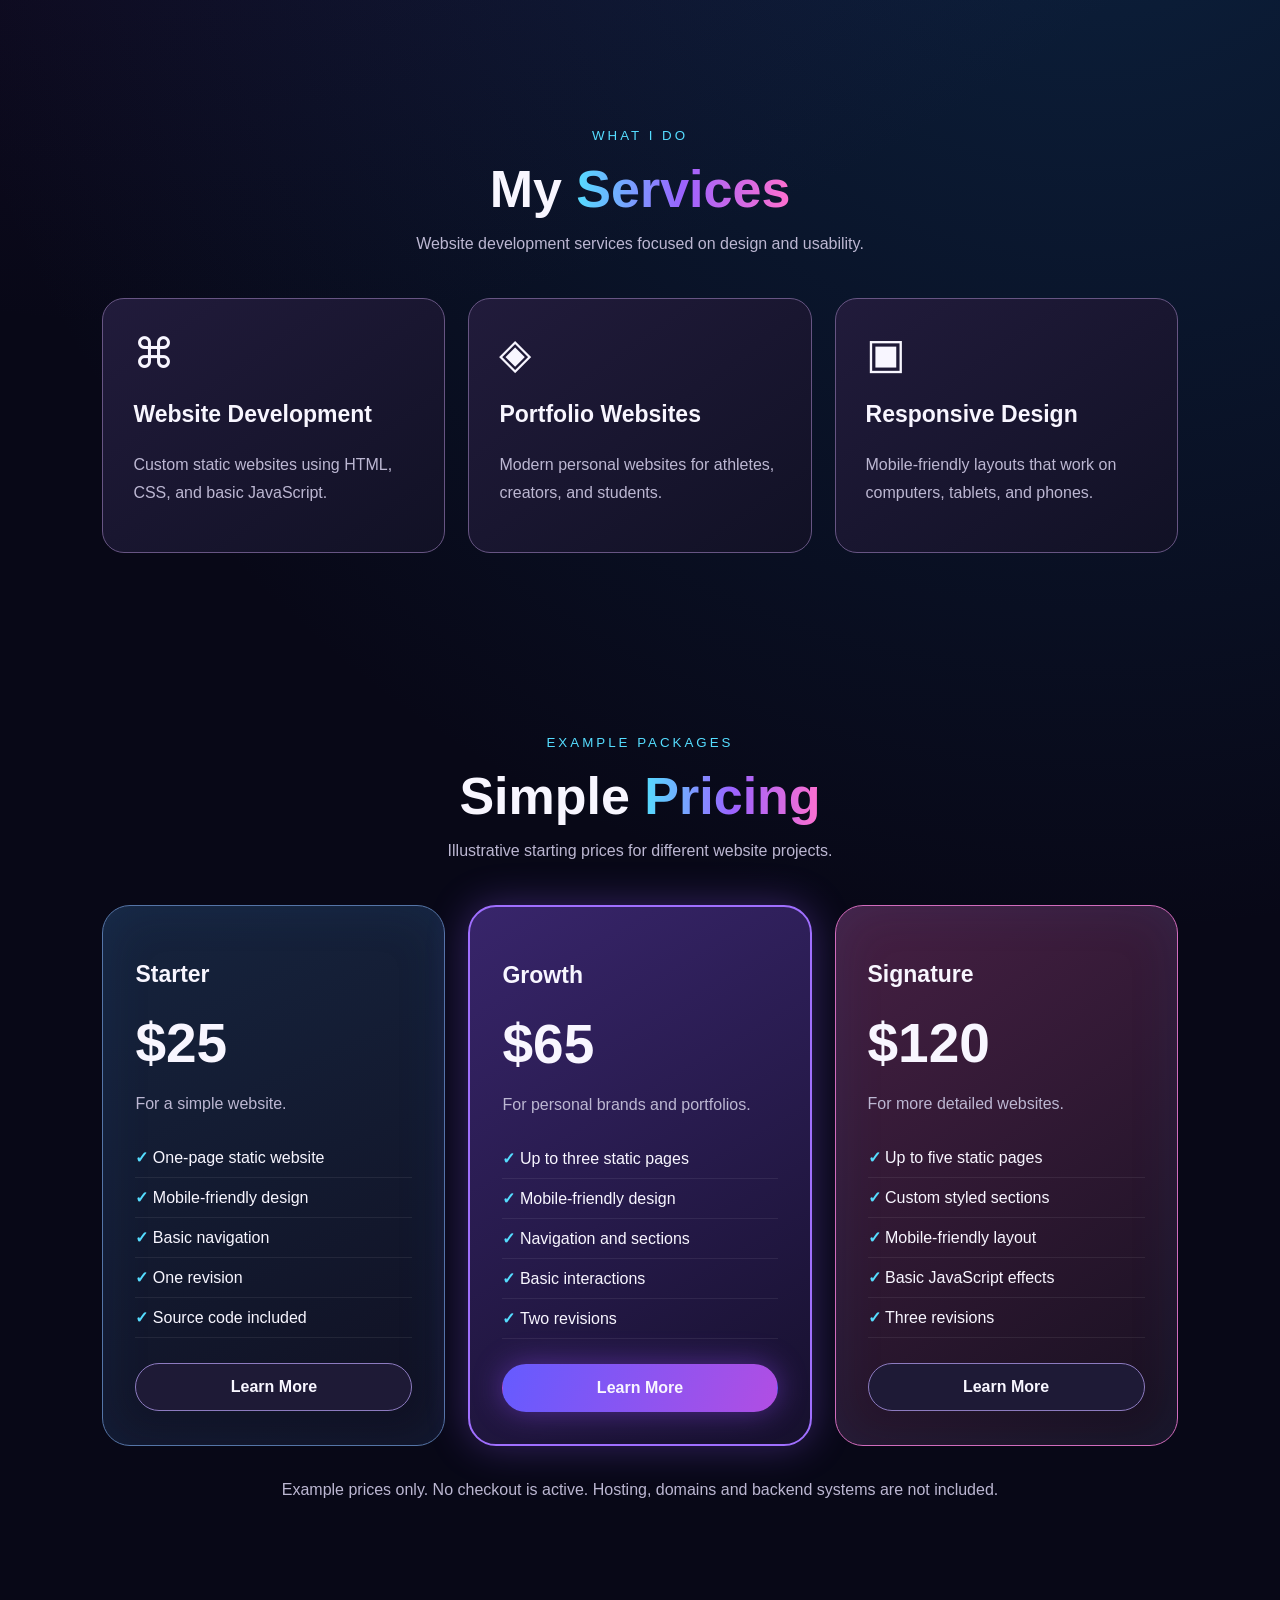
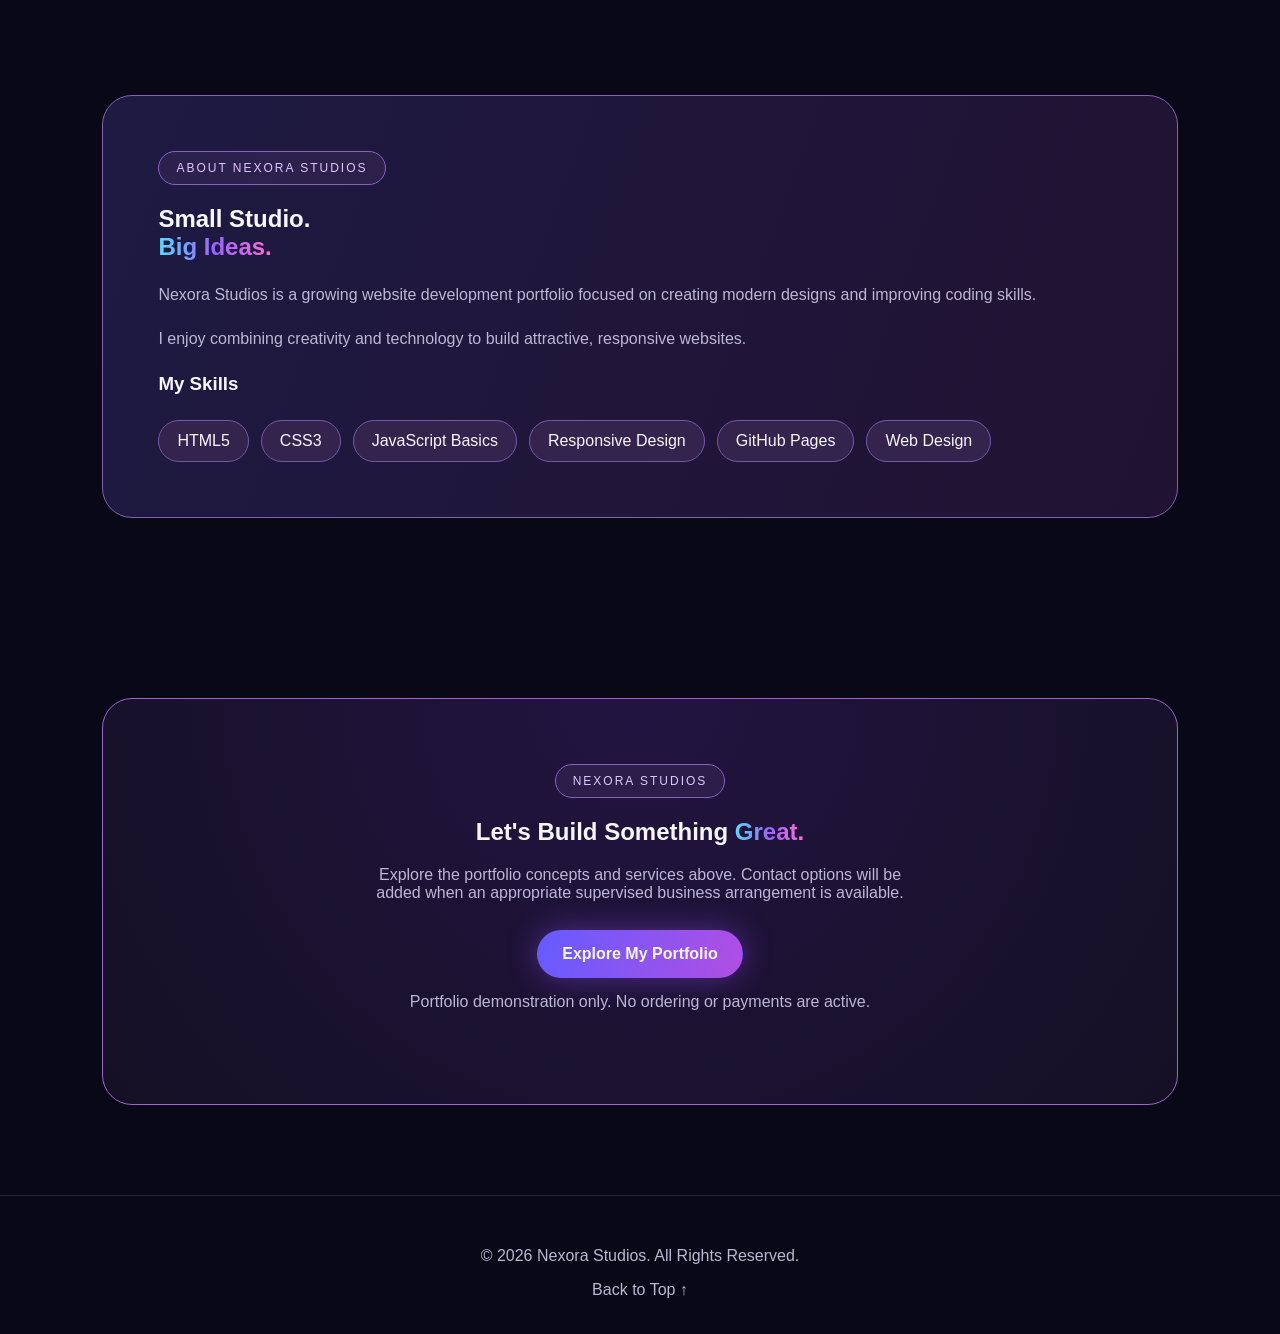
==== commit a26f3512: "Add Phase Nine esports website to Nexora Studios portfolio" ====
--- a/index.html
+++ b/index.html
@@ -616,20 +616,23 @@
       </div>
     </article>
 
-    <article class="card reveal">
+    <a class="card reveal project-live"
+       href="https://alewismike-ux.github.io/arena/"
+       aria-label="Open the Phase Nine esports website">
       <div class="project-art gaming">✦</div>
       <div class="card-body">
-        <span class="tag">Demo Project</span>
-        <h3>Creator Space</h3>
+        <span class="tag">Featured Project</span>
+        <h3>Phase Nine Esports</h3>
         <p>
-          A glowing gaming creator website concept
-          with social and video sections.
+          A futuristic esports website with interactive
+          game modes, a stylized roster, and event sections.
         </p>
-        <span class="tag">
-          HTML · CSS · JavaScript
-        </span>
+        <span class="tag">HTML · CSS · JavaScript</span>
+        <div style="margin-top: 20px">
+          <span class="btn secondary">View Website ↗</span>
+        </div>
       </div>
-    </article>
+    </a>
 
   </div>
 </section>
